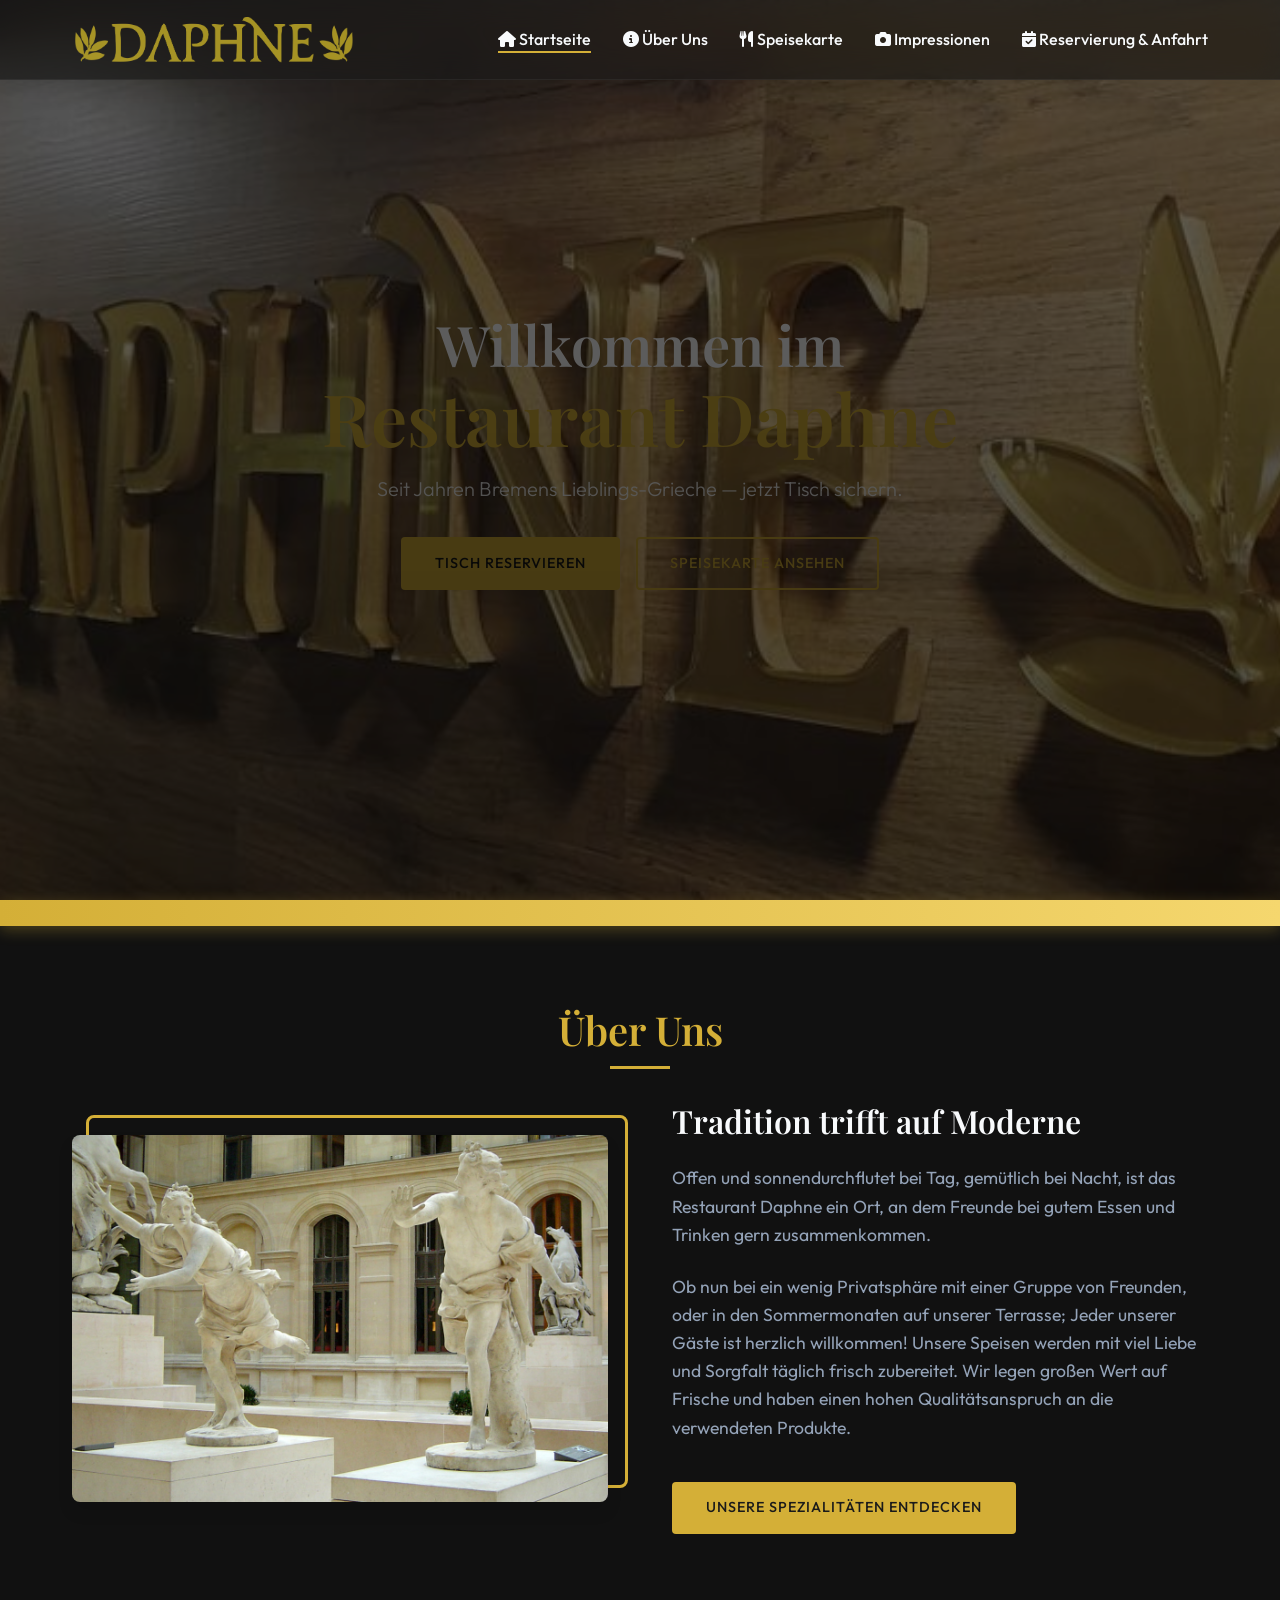
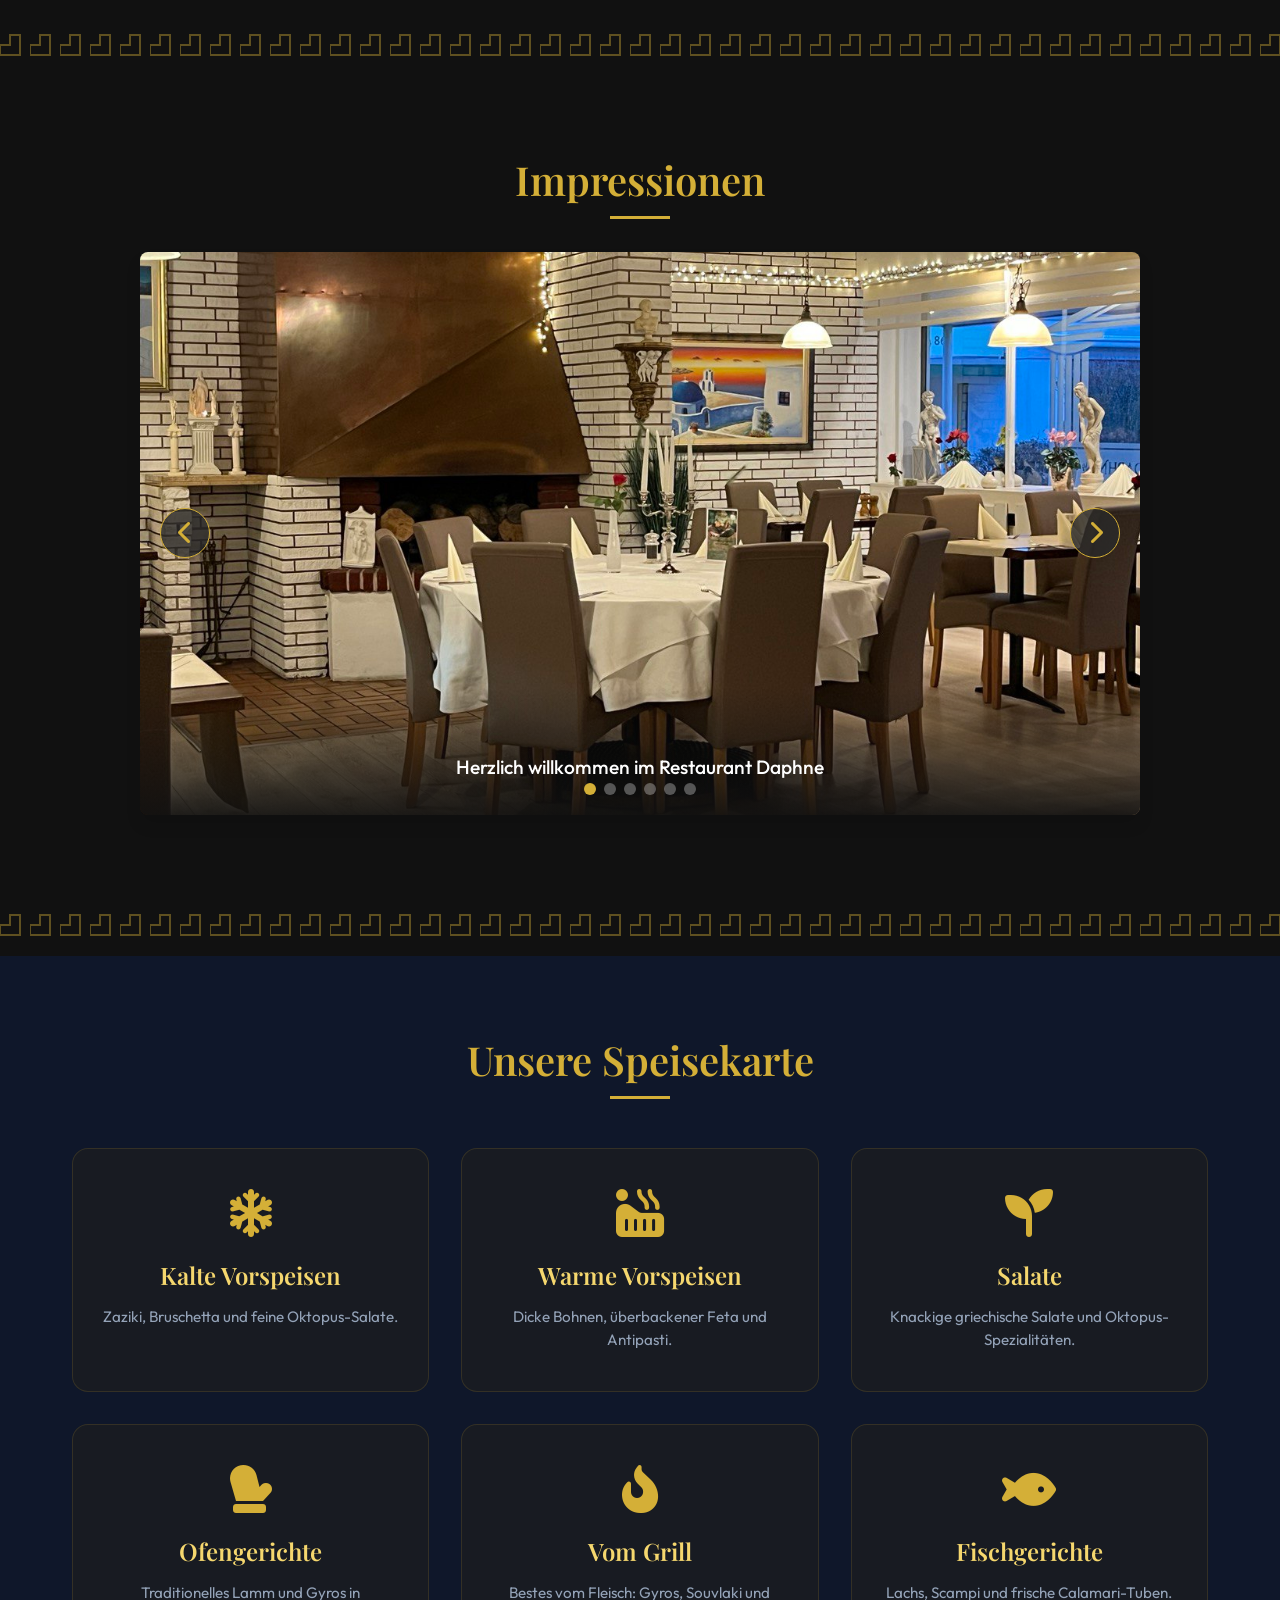
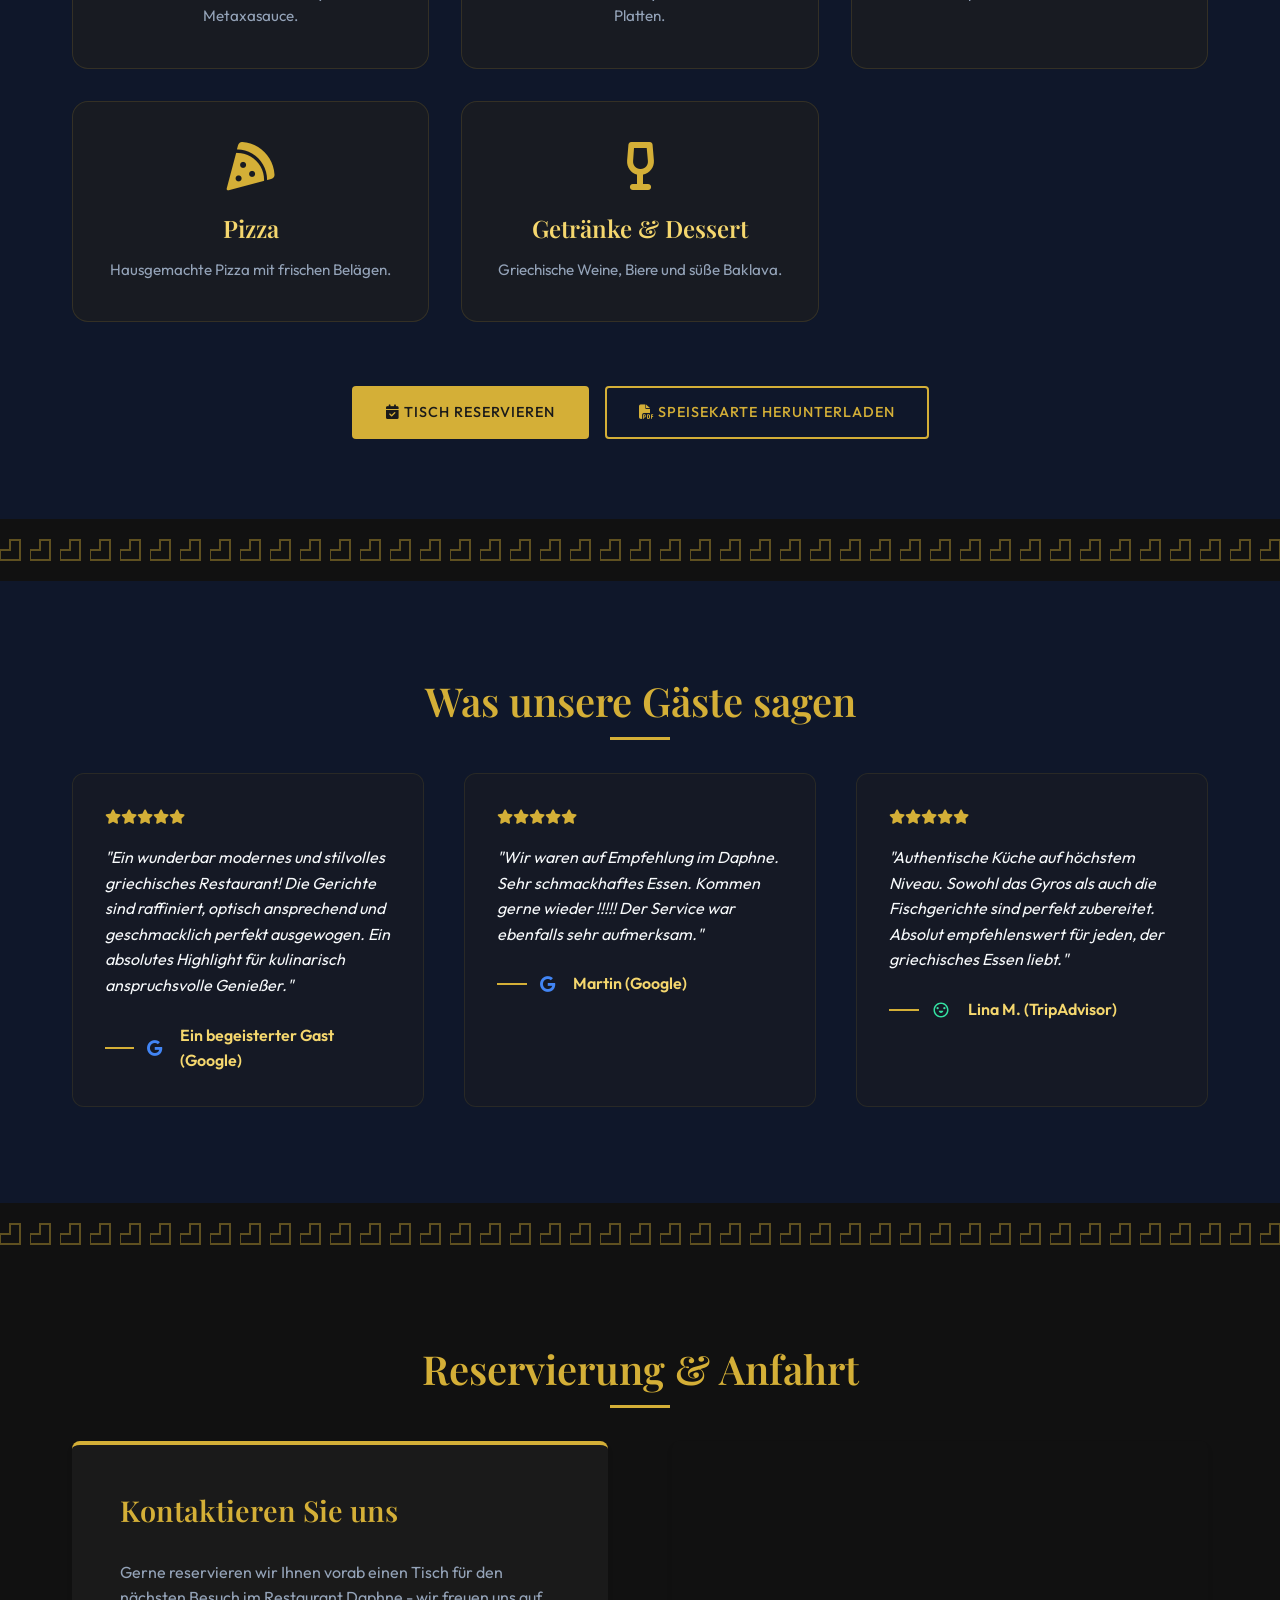
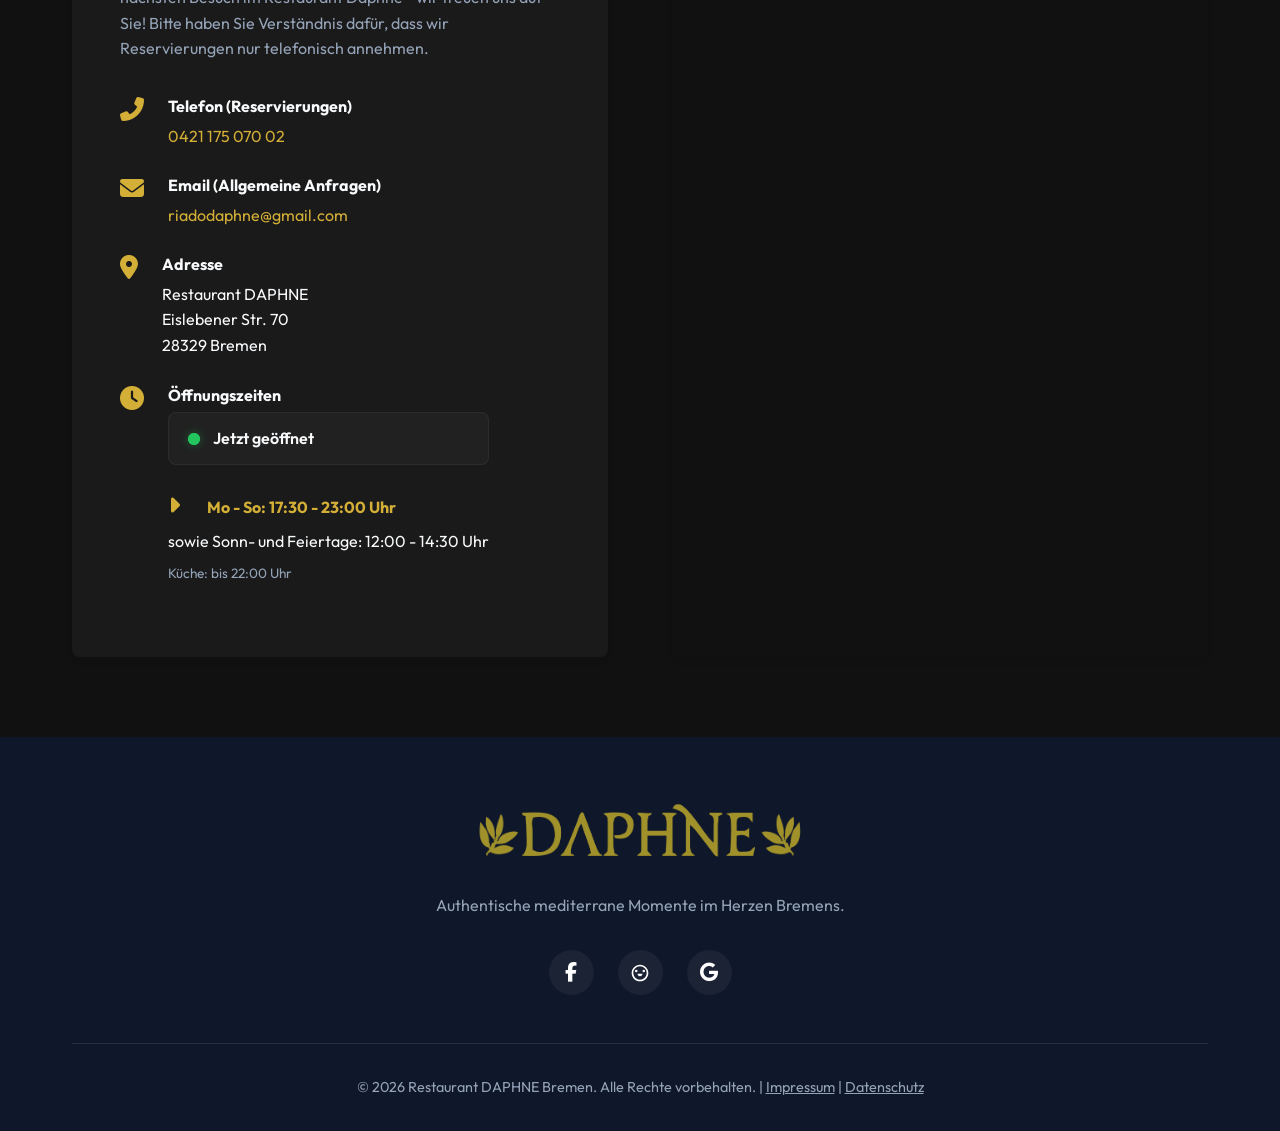
==== index.html @ 1f501cd0 "init" ====
<!DOCTYPE html>
<html lang="de">

<head>
    <meta charset="UTF-8">
    <meta name="viewport" content="width=device-width, initial-scale=1.0">
    <meta name="description"
        content="Restaurant DAPHNE in Bremen - Offen und sonnendurchflutet bei Tag, gemütlich bei Nacht. Authentische griechische und mediterrane Küche.">
    <meta name="keywords"
        content="Restaurant, Bremen, Griechisch, Mediterran, Daphne, Essen, Gyros, Souvlaki, Reservierung, Ouzo, Mezedes">
    <meta name="author" content="Restaurant Daphne">
    <!-- Open Graph Metadata -->
    <meta property="og:title" content="Restaurant DAPHNE | Mediterrane & Griechische Küche">
    <meta property="og:description"
        content="Authentische mediterrane Momente im Herzen Bremens. Gyros, Souvlaki, frische Mezedes.">
    <meta property="og:type" content="website">
    <meta property="og:url" content="https://restaurant-daphnebremen.de/">
    <meta property="og:image" content="https://restaurant-daphnebremen.de/assets/images/hero_bg.png">
    <!-- Google Fonts -->
    <link rel="preconnect" href="https://fonts.googleapis.com">
    <link rel="preconnect" href="https://fonts.gstatic.com" crossorigin>
    <link
        href="https://fonts.googleapis.com/css2?family=Outfit:wght@300;400;500;600;700&family=Playfair+Display:ital,wght@0,400;0,600;0,700;1,400&display=swap"
        rel="stylesheet">
    <!-- FontAwesome -->
    <link rel="stylesheet" href="https://cdnjs.cloudflare.com/ajax/libs/font-awesome/6.4.0/css/all.min.css">
    <!-- Styles -->
    <link rel="stylesheet" href="css/style.css">

    <title>Restaurant DAPHNE | Mediterrane & Griechische Küche in Bremen</title>
</head>

<body>

    <!-- Navigation -->
    <nav class="navbar" id="navbar">
        <div class="nav-container">
            <a href="#" class="logo">
                <img src="assets/images/daphne_logo_orig.png" alt="Restaurant Daphne Logo"
                    style="height:52px; width:auto;">
            </a>
            <div class="nav-toggle" id="nav-toggle">
                <i class="fas fa-bars"></i>
            </div>
            <ul class="nav-links" id="nav-links">
                <li><a href="#home" class="active"><i class="fas fa-house"></i> Startseite</a></li>
                <li><a href="#about"><i class="fas fa-info-circle"></i> Über Uns</a></li>
                <li><a href="#menu"><i class="fas fa-utensils"></i> Speisekarte</a></li>
                <li><a href="#gallery"><i class="fas fa-camera"></i> Impressionen</a></li>
                <li><a href="#contact"><i class="fas fa-calendar-check"></i> Reservierung &amp; Anfahrt</a></li>
            </ul>
        </div>
    </nav>

    <!-- Main Content will go here -->
    <main>
        <section id="home" class="hero">
            <div class="hero-slider" id="heroSlider">
                <div class="hero-slide active" style="background-image: url('assets/images/hero_bg_orig.jpg');"></div>
                <div class="hero-slide" style="background-image: url('assets/images/gallery_orig_1.jpg');"></div>
                <div class="hero-slide" style="background-image: url('assets/images/gallery_orig_3.jpeg');"></div>
            </div>
            <div class="hero-content">
                <h1 class="hero-title">Willkommen im<br><span>Restaurant Daphne</span></h1>
                <p class="hero-subtitle">Seit Jahren Bremens Lieblings-Grieche — jetzt Tisch sichern.</p>
                <div class="hero-buttons">
                    <a href="#contact" class="btn btn-primary">Tisch reservieren</a>
                    <a href="#menu" class="btn btn-secondary">Speisekarte ansehen</a>
                </div>
            </div>
            <div class="hero-overlay"></div>
        </section>

        <!-- Specials Banner -->
        <div class="specials-banner">
            <div class="container">
            </div>
        </div>


        <!-- About Section -->
        <section id="about" class="about-section fade-in-section">
            <div class="container">
                <h2>Über Uns</h2>
                <div class="about-grid">
                    <div class="about-image">
                        <img src="assets/images/about_daphne.jpg" alt="Restaurant Daphne - Gemütliche Atmosphäre"
                            loading="lazy">
                    </div>
                    <div class="about-content">
                        <h3>Tradition trifft auf Moderne</h3>
                        <p>Offen und sonnendurchflutet bei Tag, gemütlich bei Nacht, ist das Restaurant Daphne ein Ort,
                            an dem Freunde bei gutem Essen und Trinken gern zusammenkommen.</p>
                        <p>Ob nun bei ein wenig Privatsphäre mit einer Gruppe von Freunden, oder in den Sommermonaten
                            auf unserer Terrasse; Jeder unserer Gäste ist herzlich willkommen! Unsere Speisen werden mit
                            viel Liebe und Sorgfalt täglich frisch zubereitet. Wir legen großen Wert auf Frische und
                            haben einen hohen Qualitätsanspruch an die verwendeten Produkte.</p>
                        <a href="#menu" class="btn btn-primary" style="margin-top: 1rem;">Unsere Spezialitäten
                            entdecken</a>
                    </div>
                </div>
            </div>
        </section>

        <div class="greek-divider"></div>

        <!-- Gallery Section -->
        <section id="gallery" class="gallery-section">
            <div class="container fade-in-section">
                <h2>Impressionen</h2>
                <div class="slider-container">
                    <button class="slider-btn prev" id="sliderPrev" aria-label="Vorheriges Bild">
                        <i class="fas fa-chevron-left"></i>
                    </button>
                    <div class="slider" id="slider">
                        <div class="slide">
                            <img src="assets/images/gallery_orig_1.jpg" alt="Restaurant Daphne Impressionen"
                                loading="lazy">
                            <div class="slide-caption">Herzlich willkommen im Restaurant Daphne</div>
                        </div>
                        <div class="slide">
                            <img src="assets/images/gallery_orig_2.jpg" alt="Mediterrane Spezialitäten" loading="lazy">
                            <div class="slide-caption">Knuspriges Gyros mit Pommes</div>
                        </div>
                        <div class="slide">
                            <img src="assets/images/gallery_orig_3.jpeg" alt="Griechische Küche" loading="lazy">
                            <div class="slide-caption">Ein geselliger Abend im Daphne</div>
                        </div>
                        <div class="slide">
                            <img src="assets/images/gallery_orig_4.jpg" alt="Gemütliche Atmosphäre" loading="lazy">
                            <div class="slide-caption">Mediterrane Spezialitäten-Platten</div>
                        </div>
                        <div class="slide">
                            <img src="assets/images/gallery_orig_5.jpg" alt="Griechische Spezialitäten vom Grill"
                                loading="lazy">
                            <div class="slide-caption">Spezialitäten frisch vom Grill</div>
                        </div>
                        <div class="slide">
                            <img src="assets/images/gallery_orig_6.jpg" alt="Restaurant Daphne Bremen" loading="lazy">
                            <div class="slide-caption">Hausgemachte griechische Desserts</div>
                        </div>
                    </div>
                    <button class="slider-btn next" id="sliderNext" aria-label="Nächstes Bild">
                        <i class="fas fa-chevron-right"></i>
                    </button>
                    <!-- Slider Dots -->
                    <div class="slider-dots" id="sliderDots">
                        <span class="dot active" data-index="0"></span>
                        <span class="dot" data-index="1"></span>
                        <span class="dot" data-index="2"></span>
                        <span class="dot" data-index="3"></span>
                        <span class="dot" data-index="4"></span>
                        <span class="dot" data-index="5"></span>
                    </div>
                </div>
            </div>
        </section>

        <div class="greek-divider"></div>

        <!-- Menu Section -->
        <section id="menu" class="menu-section bg-light">
            <div class="container fade-in-section">
                <h2>Unsere Speisekarte</h2>

                <div class="menu-cards-grid">
                    <!-- Card 1: Vorspeisen Kalt -->
                    <div class="menu-cat-card" data-category="vorspeisen-kalt">
                        <i class="fas fa-snowflake cat-icon"></i>
                        <h3>Kalte Vorspeisen</h3>
                        <p>Zaziki, Bruschetta und feine Oktopus-Salate.</p>
                    </div>
                    <!-- Card 2: Vorspeisen Warm -->
                    <div class="menu-cat-card" data-category="vorspeisen-warm">
                        <i class="fas fa-hot-tub cat-icon"></i>
                        <h3>Warme Vorspeisen</h3>
                        <p>Dicke Bohnen, überbackener Feta und Antipasti.</p>
                    </div>
                    <!-- Card 3: Salate -->
                    <div class="menu-cat-card" data-category="salate">
                        <i class="fas fa-seedling cat-icon"></i>
                        <h3>Salate</h3>
                        <p>Knackige griechische Salate und Oktopus-Spezialitäten.</p>
                    </div>
                    <!-- Card 4: Ofengerichte -->
                    <div class="menu-cat-card" data-category="ofengerichte">
                        <i class="fas fa-mitten cat-icon"></i>
                        <h3>Ofengerichte</h3>
                        <p>Traditionelles Lamm und Gyros in Metaxasauce.</p>
                    </div>
                    <!-- Card 5: Grill -->
                    <div class="menu-cat-card" data-category="grill">
                        <i class="fas fa-fire-alt cat-icon"></i>
                        <h3>Vom Grill</h3>
                        <p>Bestes vom Fleisch: Gyros, Souvlaki und Platten.</p>
                    </div>
                    <!-- Card 6: Fisch -->
                    <div class="menu-cat-card" data-category="fisch">
                        <i class="fas fa-fish cat-icon"></i>
                        <h3>Fischgerichte</h3>
                        <p>Lachs, Scampi und frische Calamari-Tuben.</p>
                    </div>
                    <!-- Card 7: Pizza -->
                    <div class="menu-cat-card" data-category="pizza">
                        <i class="fas fa-pizza-slice cat-icon"></i>
                        <h3>Pizza</h3>
                        <p>Hausgemachte Pizza mit frischen Belägen.</p>
                    </div>
                    <!-- Card 8: Drinks & Desserts -->
                    <div class="menu-cat-card" data-category="getraenke">
                        <i class="fas fa-wine-glass-alt cat-icon"></i>
                        <h3>Getränke & Dessert</h3>
                        <p>Griechische Weine, Biere und süße Baklava.</p>
                    </div>
                </div>

                <div
                    style="text-align: center; margin-top: 3rem; display: flex; flex-wrap: wrap; justify-content: center; gap: 1rem;">
                    <a href="#contact" class="btn btn-primary"><i class="fas fa-calendar-check"></i> Tisch
                        reservieren</a>
                    <a href="assets/menu.pdf" download="Speisekarte_Daphne.pdf" class="btn btn-secondary"
                        style="color: var(--clr-gold); border-color: var(--clr-gold);">
                        <i class="fas fa-file-pdf"></i> Speisekarte herunterladen
                    </a>
                </div>
            </div>
        </section>

        <div class="greek-divider"></div>

        <!-- Testimonials/Reviews Section -->
        <section id="reviews" class="reviews-section">
            <div class="container fade-in-section">
                <h2>Was unsere Gäste sagen</h2>
                <div class="reviews-grid">
                    <div class="review-card">
                        <div class="review-stars">
                            <i class="fas fa-star"></i><i class="fas fa-star"></i><i class="fas fa-star"></i><i
                                class="fas fa-star"></i><i class="fas fa-star"></i>
                        </div>
                        <p class="review-text">"Ein wunderbar modernes und stilvolles griechisches Restaurant! Die
                            Gerichte sind raffiniert, optisch ansprechend und geschmacklich perfekt ausgewogen. Ein
                            absolutes Highlight für kulinarisch anspruchsvolle Genießer."</p>
                        <div class="review-author"><i class="fa-brands fa-google" style="color: #4285F4; margin-right: 5px;"></i> Ein begeisterter Gast (Google)</div>
                    </div>
                    <div class="review-card">
                        <div class="review-stars">
                            <i class="fas fa-star"></i><i class="fas fa-star"></i><i class="fas fa-star"></i><i
                                class="fas fa-star"></i><i class="fas fa-star"></i>
                        </div>
                        <p class="review-text">"Wir waren auf Empfehlung im Daphne. Sehr schmackhaftes Essen. Kommen
                            gerne wieder !!!!! Der Service war ebenfalls sehr aufmerksam."</p>
                        <div class="review-author"><i class="fa-brands fa-google" style="color: #4285F4; margin-right: 5px;"></i> Martin (Google)</div>
                    </div>
                    <div class="review-card">
                        <div class="review-stars">
                            <i class="fas fa-star"></i><i class="fas fa-star"></i><i class="fas fa-star"></i><i
                                class="fas fa-star"></i><i class="fas fa-star"></i>
                        </div>
                        <p class="review-text">"Authentische Küche auf höchstem Niveau. Sowohl das Gyros als auch die
                            Fischgerichte sind perfekt zubereitet. Absolut empfehlenswert für jeden, der griechisches
                            Essen liebt."</p>
                        <div class="review-author"><i class="fa-brands fa-tripadvisor" style="color: #34E0A1; margin-right: 5px; display: none;"></i><svg viewBox="0 0 24 24" style="width: 18px; height: 18px; fill: #34E0A1; margin-right: 5px; vertical-align: middle;" xmlns="http://www.w3.org/2000/svg"><path d="M12 2C6.477 2 2 6.477 2 12s4.477 10 10 10 10-4.477 10-10S17.523 2 12 2zm0 18c-4.411 0-8-3.589-8-8s3.589-8 8-8 8 3.589 8 8-3.589 8-8 8zm-4.5-9a1.5 1.5 0 100-3 1.5 1.5 0 000 3zm9 0a1.5 1.5 0 100-3 1.5 1.5 0 000 3zm-4.5 5c-1.657 0-3-1.343-3-3h6c0 1.657-1.343 3-3 3z"/></svg> Lina M. (TripAdvisor)</div>
                    </div>
                </div>
            </div>
        </section>

        <div class="greek-divider"></div>

        <!-- Contact Section -->
        <section id="contact" class="contact-section">
            <div class="container fade-in-section">
                <h2>Reservierung & Anfahrt</h2>
                <div class="contact-grid">
                    <div class="contact-info">
                        <h3>Kontaktieren Sie uns</h3>
                        <p style="margin-bottom: 2rem; color: var(--clr-text-light);">Gerne reservieren wir Ihnen vorab
                            einen Tisch für den nächsten Besuch im Restaurant Daphne - wir freuen uns auf Sie! Bitte
                            haben Sie Verständnis dafür, dass wir Reservierungen nur telefonisch annehmen.</p>

                        <div class="info-item">
                            <i class="fas fa-phone-alt"></i>
                            <div class="info-text">
                                <strong>Telefon (Reservierungen)</strong>
                                <p><a href="tel:+4942117507002">0421 175 070 02</a></p>
                            </div>
                        </div>

                        <div class="info-item">
                            <i class="fas fa-envelope"></i>
                            <div class="info-text">
                                <strong>Email (Allgemeine Anfragen)</strong>
                                <p><a href="mailto:riadodaphne@gmail.com">riadodaphne@gmail.com</a>
                                </p>
                            </div>
                        </div>

                        <div class="info-item">
                            <i class="fas fa-map-marker-alt"></i>
                            <div class="info-text">
                                <strong>Adresse</strong>
                                <p>Restaurant DAPHNE<br>Eislebener Str. 70<br>28329 Bremen</p>
                            </div>
                        </div>

                        <div class="info-item">
                            <i class="fas fa-clock"></i>
                            <div class="info-text">
                                <strong>Öffnungszeiten</strong>
                                <div id="opening-status" class="opening-status">
                                    <span class="status-dot"></span>
                                    <span class="status-text">Wird geladen...</span>
                                </div>
                                <div class="opening-hours-list" id="opening-hours-list">
                                    <p data-day="1">Mo - So: 17:30 - 23:00 Uhr</p>
                                    <p data-day="2" style="display:none;"></p> <!-- Spacer for JS logic -->
                                    <p data-day="3" style="display:none;"></p>
                                    <p data-day="4" style="display:none;"></p>
                                    <p data-day="5" style="display:none;"></p>
                                    <p data-day="6" style="display:none;"></p>
                                    <p data-day="0">sowie Sonn- und Feiertage: 12:00 - 14:30 Uhr</p>
                                </div>
                                <p style="margin-top: 0.5rem; font-size: 0.85rem; color: var(--clr-text-light);">Küche:
                                    bis 22:00 Uhr</p>
                            </div>
                        </div>
                    </div>

                    <div class="map-container">
                        <iframe
                            src="https://www.google.com/maps/embed?pb=!1m18!1m12!1m3!1d2398.2492193563456!2d8.895123915830206!3d53.07897007992764!2m3!1f0!2f0!3f0!3m2!1i1024!2i768!4f13.1!3m3!1m2!1s0x47b127ba4ba2d28f%3A0x64e320f666f5f9a6!2sRestaurant%20Daphne!5e0!3m2!1sde!2sde!4v1680000000000!5m2!1sde!2sde"
                            allowfullscreen="" loading="lazy" referrerpolicy="no-referrer-when-downgrade"></iframe>
                    </div>
                </div>
            </div>
        </section>

    </main>

    <!-- Menu Modal Overlay -->
    <div class="menu-modal" id="menuModal">
        <div class="menu-modal-content">
            <span class="close-modal" id="closeModal">&times;</span>
            <h2 id="modalTitle" style="color: var(--clr-gold); margin-bottom: 2rem;">Kategorie</h2>
            <div class="menu-grid" id="modalMenuGrid">
                <!-- Dynamically populated menu items go here -->
            </div>
        </div>
    </div>

    <!-- Footer -->
    <footer class="footer">
        <div class="container">
            <div class="footer-content">
                <div class="footer-logo">
                    <img src="assets/images/daphne_logo_orig.png" alt="Restaurant Daphne Logo"
                        style="height:60px; width:auto; filter: brightness(0) saturate(100%) invert(74%) sepia(58%) saturate(543%) hue-rotate(6deg) brightness(101%);">
                </div>
                <p>Authentische mediterrane Momente im Herzen Bremens.</p>
                <div class="social-links">
                    <a href="https://www.facebook.com/p/Restaurant-Daphne-100063892156850/" target="_blank"
                        rel="noopener noreferrer" class="social-link" aria-label="Facebook"><i
                            class="fa-brands fa-facebook-f"></i></a>
                    <a href="https://www.tripadvisor.de/Restaurant_Review-g187325-d11717537-Reviews-Daphne-Bremen.html"
                        target="_blank" rel="noopener noreferrer" class="social-link" aria-label="TripAdvisor"><svg viewBox="0 0 24 24" style="width: 20px; height: 20px; fill: currentColor;" xmlns="http://www.w3.org/2000/svg"><path d="M12 2C6.477 2 2 6.477 2 12s4.477 10 10 10 10-4.477 10-10S17.523 2 12 2zm0 18c-4.411 0-8-3.589-8-8s3.589-8 8-8 8 3.589 8 8-3.589 8-8 8zm-4.5-9a1.5 1.5 0 100-3 1.5 1.5 0 000 3zm9 0a1.5 1.5 0 100-3 1.5 1.5 0 000 3zm-4.5 5c-1.657 0-3-1.343-3-3h6c0 1.657-1.343 3-3 3z"/></svg></a>
                    <a href="https://www.google.com/search?q=Restaurant+Daphne+Bremen+Rezensionen" target="_blank"
                        rel="noopener noreferrer" class="social-link" aria-label="Google Reviews"><i
                            class="fa-brands fa-google"></i></a>
                </div>
            </div>
            <div class="footer-bottom">
                <p>&copy; 2026 Restaurant DAPHNE Bremen. Alle Rechte vorbehalten. | <a href="impressum.html"
                        style="text-decoration: underline;">Impressum</a> | <a href="datenschutz.html"
                        style="text-decoration: underline;">Datenschutz</a></p>
            </div>
        </div>
    </footer>

    <!-- Scroll to Top Button -->
    <button id="scrollToTopBtn" aria-label="Zurück nach oben" title="Zurück nach oben">
        <i class="fas fa-arrow-up"></i>
    </button>

    <!-- Sticky Reservation Bar -->
    <div id="reservationBar" class="reservation-bar">
        <a href="tel:+4942117507002">
            <i class="fas fa-phone-alt"></i> Reservieren: 0421 175 070 02
        </a>
    </div>

    <!-- Mobile Bottom Navigation Bar -->
    <nav class="mobile-bottom-nav" id="mobileBottomNav" aria-label="Mobile Navigation">
        <a href="#home" class="mobile-nav-item active" data-section="home">
            <i class="fas fa-house"></i>
            <span>Start</span>
        </a>
        <a href="#about" class="mobile-nav-item" data-section="about">
            <i class="fas fa-info-circle"></i>
            <span>Über Uns</span>
        </a>
        <a href="#menu" class="mobile-nav-item" data-section="menu">
            <i class="fas fa-utensils"></i>
            <span>Speisekarte</span>
        </a>
        <a href="#gallery" class="mobile-nav-item" data-section="gallery">
            <i class="fas fa-camera"></i>
            <span>Galerie</span>
        </a>
        <a href="#contact" class="mobile-nav-item" data-section="contact">
            <i class="fas fa-calendar-check"></i>
            <span>Reservierung</span>
        </a>
    </nav>

    <!-- Scripts -->
    <script src="js/script.js"></script>
</body>

</html>
---- css/style.css ----
/* CSS Variables for theming (Premium Greek Aesthetics) */
:root {
    /* Colors */
    --clr-azure: #004b87;
    /* Deep Greek Sea Blue */
    --clr-azure-light: #0066b8;
    --clr-gold: #D4AF37;
    /* Premium Gold for accents */
    --clr-gold-light: #f5d76e;
    --clr-white: #ffffff;
    --clr-bg-inner: #111111;
    /* Dark background for container boxes */
    --clr-text-main: #f8fafc;
    /* Light text for dark theme */
    --clr-text-light: #94a3b8;
    /* Lighter grey for dark theme */
    --clr-bg-dark: #0f172a;
    /* Main section background */

    /* Typography */
    --font-heading: 'Playfair Display', serif;
    --font-body: 'Outfit', sans-serif;

    /* Layout */
    --max-width: 1200px;
    --header-height: 80px;

    /* Shadows */
    --shadow-sm: 0 2px 4px rgba(0, 0, 0, 0.05);
    --shadow-md: 0 4px 6px rgba(0, 0, 0, 0.07);
    --shadow-lg: 0 10px 15px rgba(0, 0, 0, 0.1);

    /* Transitions */
    --transition-fast: 0.2s ease;
    --transition-norm: 0.3s ease;
    --transition-slow: 0.5s ease;
}

/* Rest */
* {
    margin: 0;
    padding: 0;
    box-sizing: border-box;
}

html {
    scroll-behavior: smooth;
    font-size: 16px;
}

body {
    font-family: var(--font-body);
    color: var(--clr-text-main);
    background-color: var(--clr-bg-inner);
    line-height: 1.6;
    overflow-x: hidden;
}

h1,
h2,
h3,
h4,
h5,
h6 {
    font-family: var(--font-heading);
    font-weight: 600;
    line-height: 1.2;
}

a {
    text-decoration: none;
    color: inherit;
    transition: color var(--transition-fast);
}

ul {
    list-style: none;
}

img {
    max-width: 100%;
    height: auto;
    display: block;
}

/* Utilities */
.container {
    max-width: var(--max-width);
    margin: 0 auto;
    padding: 0 2rem;
}

.bg-light {
    background-color: #1a1a1a;
    /* slightly lighter dark bg */
}

/* Buttons */
.btn {
    display: inline-block;
    padding: 0.8rem 2rem;
    font-weight: 500;
    border-radius: 4px;
    text-transform: uppercase;
    letter-spacing: 1px;
    font-size: 0.9rem;
    transition: all var(--transition-norm);
    cursor: pointer;
    border: 2px solid transparent;
}

.btn-primary {
    background-color: var(--clr-gold);
    color: #1a1a1a;
    /* Dark text on gold button */
}

.btn-primary:hover {
    background-color: var(--clr-gold-light);
    transform: translateY(-2px);
    box-shadow: var(--shadow-md);
}

.btn-secondary {
    background-color: transparent;
    color: var(--clr-gold);
    border-color: var(--clr-gold);
}

.btn-secondary:hover {
    background-color: var(--clr-gold);
    color: #1a1a1a;
    transform: translateY(-2px);
}

/* --- Modules / Components --- */

/* Navbar */
.navbar {
    position: fixed;
    top: 0;
    left: 0;
    width: 100%;
    height: var(--header-height);
    background-color: rgba(26, 26, 26, 0.7);
    /* Modern Glassmorphism */
    backdrop-filter: blur(15px) saturate(180%);
    -webkit-backdrop-filter: blur(15px) saturate(180%);
    border-bottom: 1px solid rgba(255, 255, 255, 0.05);
    z-index: 1000;
    box-shadow: 0 4px 30px rgba(0, 0, 0, 0.1);
    transition: all 0.4s cubic-bezier(0.4, 0, 0.2, 1);
}

.navbar.scrolled {
    height: 70px;
    box-shadow: var(--shadow-md);
}

.nav-container {
    display: flex;
    justify-content: space-between;
    align-items: center;
    max-width: var(--max-width);
    margin: 0 auto;
    padding: 0 2rem;
    height: 100%;
}

.logo {
    display: flex;
    align-items: center;
}

/* Tint the logo image to match the gold accent colour (#D4AF37) */
.logo img {
    filter: brightness(0) saturate(100%) invert(74%) sepia(58%) saturate(543%) hue-rotate(6deg) brightness(101%);
    transition: filter var(--transition-fast);
}

.logo img:hover {
    filter: brightness(0) saturate(100%) invert(90%) sepia(50%) saturate(600%) hue-rotate(6deg) brightness(110%);
}


.logo-text {
    font-family: var(--font-heading);
    font-size: 1.8rem;
    font-weight: 700;
    color: var(--clr-gold);
    letter-spacing: 2px;
}

.nav-links {
    display: flex;
    gap: 2rem;
}

.nav-links a {
    font-weight: 500;
    font-size: 1rem;
    color: var(--clr-text-main);
    position: relative;
}

.nav-links a::after {
    content: '';
    position: absolute;
    bottom: -4px;
    left: 0;
    width: 0;
    height: 2px;
    background-color: var(--clr-gold);
    transition: width var(--transition-norm);
}

.nav-links a:hover::after,
.nav-links a.active::after {
    width: 100%;
}

.nav-toggle {
    display: none;
    font-size: 1.5rem;
    color: var(--clr-gold);
    cursor: pointer;
}

/* Hero Section with Slider */
.hero {
    height: 100vh;
    display: flex;
    align-items: center;
    justify-content: center;
    position: relative;
    color: var(--clr-white);
    text-align: center;
    overflow: hidden;
}

.hero-slider {
    position: absolute;
    top: 0;
    left: 0;
    width: 100%;
    height: 100%;
    z-index: 1;
}

.hero-slide {
    position: absolute;
    top: 0;
    left: 0;
    width: 100%;
    height: 100%;
    background-size: cover;
    background-position: center;
    opacity: 0;
    transition: opacity 1.5s ease-in-out;
    transform: scale(1.1); /* Pre-scale for zoom effect */
}

.hero-slide.active {
    opacity: 1;
    z-index: 2;
    animation: kenBurns 8s linear forwards;
}

@keyframes kenBurns {
    0% { transform: scale(1.1); }
    100% { transform: scale(1); }
}

.hero-overlay {
    position: absolute;
    top: 0;
    left: 0;
    width: 100%;
    height: 100%;
    background: linear-gradient(rgba(0,0,0,0.6), rgba(0,0,0,0.7));
    z-index: 3;
}

.hero-content {
    position: relative;
    z-index: 2;
    color: var(--clr-white);
    max-width: 800px;
    padding: 0 2rem;
    animation: fadeInDown 1s ease-out forwards;
}

.hero-title {
    font-size: 3.5rem;
    margin-bottom: 1rem;
}

.hero-title span {
    color: var(--clr-gold);
    font-size: 4.5rem;
    line-height: 1.1;
}

.hero-subtitle {
    font-size: 1.25rem;
    font-weight: 300;
    margin-bottom: 2rem;
    opacity: 0.9;
}

.hero-buttons {
    display: flex;
    gap: 1rem;
    justify-content: center;
}

/* Basic Sections Setup */
section {
    padding: 5rem 0;
}

section h2 {
    font-size: 2.5rem;
    color: var(--clr-gold);
    margin-bottom: 3rem;
    text-align: center;
    position: relative;
}

section h2::after {
    content: '';
    position: absolute;
    bottom: -15px;
    left: 50%;
    transform: translateX(-50%);
    width: 60px;
    height: 3px;
    background-color: var(--clr-gold);
}

/* Greek Divider Patterns */
.greek-divider {
    width: 100%;
    height: 30px;
    background-image: url("data:image/svg+xml,%3Csvg xmlns='http://www.w3.org/2000/svg' width='30' height='30' viewBox='0 0 30 30'%3E%3Cpath d='M5 15h5v-10h10v20h-20v-10h5z' fill='none' stroke='%23D4AF37' stroke-width='2'/%3E%3C/svg%3E");
    background-repeat: repeat-x;
    background-position: left center;
    background-size: 30px 30px;
    opacity: 0.4;
    margin: 1rem 0;
}

/* Specials Banner */
.specials-banner {
    background: linear-gradient(90deg, var(--clr-gold), var(--clr-gold-light));
    color: #1a1a1a;
    padding: 0.8rem 0;
    text-align: center;
    font-weight: 600;
    font-size: 1.1rem;
    position: relative;
    z-index: 10;
    box-shadow: 0 4px 15px rgba(212, 175, 55, 0.3);
}

.specials-banner i {
    margin-right: 0.8rem;
    animation: pulse 2s infinite;
}

@keyframes pulse {
    0% { transform: scale(1); }
    50% { transform: scale(1.2); }
    100% { transform: scale(1); }
}

/* About Section */
.about-grid {
    display: grid;
    grid-template-columns: 1fr 1fr;
    gap: 4rem;
    align-items: center;
}

.about-content h3 {
    font-size: 2rem;
    color: var(--clr-text-main);
    margin-bottom: 1.5rem;
}

.about-content p {
    margin-bottom: 1.5rem;
    font-size: 1.1rem;
    color: var(--clr-text-light);
}

.about-image {
    position: relative;
}

.about-image img {
    border-radius: 8px;
    box-shadow: var(--shadow-lg);
    transition: transform var(--transition-slow);
}

.about-image:hover img {
    transform: scale(1.02);
}

.about-image::before {
    content: '';
    position: absolute;
    top: -20px;
    right: -20px;
    width: 100%;
    height: 100%;
    border: 3px solid var(--clr-gold);
    border-radius: 8px;
    z-index: -1;
}

/* Menu Section */
.menu-section {
    background-color: var(--clr-bg-dark);
    /* darker section bg */
}

.menu-cards-grid {
    display: grid;
    grid-template-columns: repeat(auto-fit, minmax(280px, 1fr));
    gap: 2rem;
    padding: 1rem 0;
}

.menu-cat-card {
    background: rgba(30, 30, 30, 0.6);
    border: 1px solid rgba(212, 175, 55, 0.15);
    border-radius: 16px;
    padding: 2.5rem 1.5rem;
    text-align: center;
    transition: all 0.4s cubic-bezier(0.175, 0.885, 0.32, 1.275);
    cursor: pointer;
    backdrop-filter: blur(5px);
}

.menu-cat-card:hover {
    transform: translateY(-12px) scale(1.02);
    box-shadow: 0 20px 40px rgba(0, 0, 0, 0.3);
    border-color: var(--clr-gold);
    background: rgba(42, 42, 42, 0.9);
}

.cat-icon {
    font-size: 3rem;
    color: var(--clr-gold);
    margin-bottom: 1.5rem;
}

.menu-cat-card h3 {
    font-size: 1.5rem;
    color: var(--clr-gold-light);
    margin-bottom: 1rem;
}

.menu-cat-card p {
    color: var(--clr-text-light);
    font-size: 0.95rem;
    line-height: 1.5;
}

/* Menu Modal Styles */
.menu-modal {
    display: none;
    /* Hidden by default */
    position: fixed;
    z-index: 2000;
    left: 0;
    top: 0;
    width: 100%;
    height: 100%;
    background-color: rgba(15, 23, 42, 0.85);
    /* Dark overlay */
    backdrop-filter: blur(5px);
    overflow-y: auto;
    opacity: 0;
    transition: opacity var(--transition-norm);
}

.menu-modal.show {
    display: block;
    opacity: 1;
}

.menu-modal-content {
    background-color: rgba(26, 26, 26, 0.9);
    margin: 5% auto;
    padding: 3.5rem 2.5rem;
    border: 1px solid rgba(212, 175, 55, 0.3);
    border-radius: 20px;
    width: 90%;
    max-width: 850px;
    box-shadow: 0 25px 50px -12px rgba(0, 0, 0, 0.5);
    position: relative;
    transform: translateY(-40px);
    transition: transform 0.6s cubic-bezier(0.34, 1.56, 0.64, 1);
    backdrop-filter: blur(20px);
    -webkit-backdrop-filter: blur(20px);
}

.menu-modal.show .menu-modal-content {
    transform: translateY(0);
}

.close-modal {
    color: var(--clr-text-light);
    position: absolute;
    top: 20px;
    right: 30px;
    font-size: 2.5rem;
    font-weight: bold;
    cursor: pointer;
    transition: color var(--transition-fast);
}

.close-modal:hover,
.close-modal:focus {
    color: var(--clr-gold-light);
    text-decoration: none;
}

/* Modal Internal Menu Grid styles reused from previous */
#modalMenuGrid {
    padding-top: 1rem;
}

.menu-grid {
    display: grid;
    grid-template-columns: repeat(auto-fit, minmax(300px, 1fr));
    gap: 2rem;
}

.menu-item {
    background: rgba(45, 45, 45, 0.3);
    padding: 1.5rem;
    border-radius: 12px;
    border: 1px solid rgba(255, 255, 255, 0.03);
    border-left: 4px solid var(--clr-gold);
    transition: all 0.3s cubic-bezier(0.4, 0, 0.2, 1);
}

.menu-item:hover {
    background: rgba(55, 55, 55, 0.5);
    transform: translateX(8px);
    box-shadow: 15px 15px 35px rgba(0, 0, 0, 0.2);
}

.menu-item-header {
    display: flex;
    justify-content: space-between;
    align-items: baseline;
    margin-bottom: 0.5rem;
}

.menu-item-title {
    font-weight: 600;
    font-size: 1.2rem;
    color: var(--clr-gold);
}

.menu-item-price {
    font-weight: 700;
    color: var(--clr-text-main);
    font-size: 1.1rem;
}

.menu-item-desc {
    color: var(--clr-text-light);
    font-size: 0.95rem;
    line-height: 1.4;
}

/* Gallery / Slider Section */
.gallery-section {
    position: relative;
    overflow: hidden;
}

.slider-container {
    position: relative;
    max-width: 1000px;
    margin: 0 auto;
    border-radius: 8px;
    overflow: hidden;
    box-shadow: var(--shadow-lg);
    aspect-ratio: 16/9;
    background: #111;
}

.slider {
    display: flex;
    transition: transform 0.5s ease-in-out;
    height: 100%;
}

.slide {
    position: relative;
    min-width: 100%;
    height: 100%;
}

.slide img {
    width: 100%;
    height: 100%;
    object-fit: cover;
}

.slide-caption {
    position: absolute;
    bottom: 0;
    left: 0;
    width: 100%;
    padding: 4rem 2rem 2rem;
    background: linear-gradient(transparent, rgba(17, 17, 17, 0.9));
    color: var(--clr-white);
    font-size: 1.2rem;
    font-weight: 500;
    text-align: center;
    transform: translateY(20px);
    opacity: 0;
    transition: all 0.5s ease 0.3s;
}

.slide.active-slide .slide-caption {
    transform: translateY(0);
    opacity: 1;
}

.slider-dots {
    position: absolute;
    bottom: 20px;
    left: 0;
    width: 100%;
    display: flex;
    justify-content: center;
    gap: 0.5rem;
    z-index: 10;
}

.dot {
    width: 12px;
    height: 12px;
    border-radius: 50%;
    background: rgba(255, 255, 255, 0.3);
    cursor: pointer;
    transition: background var(--transition-fast);
}

.dot.active {
    background: var(--clr-gold);
}

.slider-btn {
    position: absolute;
    top: 50%;
    transform: translateY(-50%);
    background: rgba(42, 42, 42, 0.8);
    color: var(--clr-gold);
    border: 1px solid var(--clr-gold);
    width: 50px;
    height: 50px;
    border-radius: 50%;
    font-size: 1.5rem;
    cursor: pointer;
    z-index: 10;
    transition: all var(--transition-fast);
}

.slider-btn:hover {
    background: var(--clr-gold);
    color: #1a1a1a;
}

.slider-btn.prev {
    left: 20px;
}

.slider-btn.next {
    right: 20px;
}

/* Reviews Section */
.reviews-section {
    background-color: var(--clr-bg-dark);
    padding: 6rem 0;
}

.reviews-grid {
    display: grid;
    grid-template-columns: repeat(auto-fit, minmax(300px, 1fr));
    gap: 2.5rem;
}

.review-card {
    background: rgba(30, 30, 30, 0.4);
    border: 1px solid rgba(212, 175, 55, 0.1);
    border-radius: 12px;
    padding: 2rem;
    position: relative;
    transition: transform var(--transition-norm);
}

.review-card:hover {
    transform: translateY(-10px);
    border-color: var(--clr-gold);
}

.review-stars {
    color: var(--clr-gold);
    margin-bottom: 1rem;
    font-size: 0.9rem;
}

.review-text {
    font-style: italic;
    color: var(--clr-text-main);
    margin-bottom: 1.5rem;
    line-height: 1.6;
}

.review-author {
    font-weight: 600;
    color: var(--clr-gold-light);
    display: flex;
    align-items: center;
    gap: 0.8rem;
}

.review-author::before {
    content: '';
    width: 30px;
    height: 2px;
    background-color: var(--clr-gold);
}

/* Sticky Reservation Bar */
.reservation-bar {
    position: fixed;
    bottom: 0;
    left: 0;
    width: 100%;
    background: linear-gradient(90deg, var(--clr-gold), var(--clr-gold-light));
    color: #1a1a1a;
    text-align: center;
    padding: 0.75rem 0;
    font-weight: 700;
    font-size: 1.1rem;
    z-index: 1050; /* Below mobile nav (1100) */
    box-shadow: 0 -4px 15px rgba(0, 0, 0, 0.2);
    transform: translateY(100%);
    transition: transform 0.4s cubic-bezier(0.4, 0, 0.2, 1);
    display: none; /* Only on mobile/scroll */
}

.reservation-bar.visible {
    transform: translateY(0);
}

.reservation-bar a {
    color: inherit;
    display: flex;
    align-items: center;
    justify-content: center;
    gap: 0.8rem;
}

.reservation-bar i {
    font-size: 1.2rem;
}

@media (max-width: 768px) {
    .reservation-bar {
        display: block;
        bottom: 64px; /* Above mobile bottom nav */
    }
}

.opening-hours-highlight {
    color: var(--clr-gold) !important;
    font-weight: 700;
}

/* Smart Opening Status Indicator */
.opening-status {
    display: flex;
    align-items: center;
    gap: 0.8rem;
    margin-bottom: 1.5rem;
    background: rgba(45, 45, 45, 0.4);
    padding: 0.8rem 1.2rem;
    border-radius: 8px;
    border: 1px solid rgba(255, 255, 255, 0.05);
}

.status-dot {
    width: 12px;
    height: 12px;
    border-radius: 50%;
    position: relative;
    display: inline-block;
}

.status-dot.open {
    background-color: #22c55e;
    box-shadow: 0 0 10px rgba(34, 197, 94, 0.4);
}

.status-dot.closed {
    background-color: #ef4444;
    box-shadow: 0 0 10px rgba(239, 68, 68, 0.4);
}

.status-dot.open::after {
    content: '';
    position: absolute;
    width: 100%;
    height: 100%;
    background-color: inherit;
    border-radius: 50%;
    animation: pulse-green 2s infinite;
}

@keyframes pulse-green {
    0% { transform: scale(1); opacity: 0.8; }
    100% { transform: scale(2.5); opacity: 0; }
}

.status-text {
    font-weight: 600;
    font-size: 1rem;
    color: var(--clr-text-main);
}

/* Contact layout tweaks for day highlighting */
.opening-hours-list {
    display: flex;
    flex-direction: column;
    gap: 0.5rem;
}

/* Hero Section */
.contact-grid {
    display: grid;
    grid-template-columns: 1fr 1fr;
    gap: 4rem;
    align-items: start;
}

.contact-info {
    background: #1a1a1a;
    padding: 3rem;
    border-radius: 8px;
    box-shadow: var(--shadow-md);
    border-top: 4px solid var(--clr-gold);
}

.contact-info h3 {
    font-size: 1.8rem;
    margin-bottom: 2rem;
    color: var(--clr-gold);
}

.info-item {
    display: flex;
    align-items: flex-start;
    margin-bottom: 1.5rem;
}

.info-item i {
    color: var(--clr-gold);
    font-size: 1.5rem;
    margin-right: 1.5rem;
    margin-top: 0.2rem;
}

.info-text strong {
    display: block;
    color: var(--clr-text-main);
    margin-bottom: 0.25rem;
}

.info-text p {
    color: var(--clr-text-main);
}

.info-text p a {
    color: var(--clr-gold);
}

.map-container {
    width: 100%;
    height: 100%;
    min-height: 400px;
    border-radius: 8px;
    overflow: hidden;
    box-shadow: var(--shadow-md);
}

.map-container iframe {
    width: 100%;
    height: 100%;
    border: 0;
}

/* Footer layout */
.footer {
    background-color: var(--clr-bg-dark);
    color: var(--clr-text-light);
    padding: 4rem 0 2rem;
}

.footer-content {
    display: flex;
    flex-direction: column;
    align-items: center;
    text-align: center;
    gap: 2rem;
    margin-bottom: 3rem;
}

.footer-logo {
    font-family: var(--font-heading);
    color: var(--clr-gold);
    font-size: 2.5rem;
    letter-spacing: 2px;
}

.social-links {
    display: flex;
    gap: 1.5rem;
}

.social-link {
    width: 45px;
    height: 45px;
    border-radius: 50%;
    background-color: rgba(255, 255, 255, 0.05);
    display: flex;
    align-items: center;
    justify-content: center;
    color: var(--clr-white);
    font-size: 1.2rem;
    transition: all var(--transition-fast);
}

.social-link:hover {
    background-color: var(--clr-gold);
    color: var(--clr-bg-dark);
    transform: translateY(-3px);
}

.footer-bottom {
    text-align: center;
    padding-top: 2rem;
    border-top: 1px solid rgba(255, 255, 255, 0.1);
    font-size: 0.9rem;
}

@media (max-width: 1100px) {
    .nav-links {
        gap: 1rem;
    }

    .nav-links a {
        font-size: 0.9rem;
    }

    .nav-container {
        padding: 0 1rem;
    }
}

@media (max-width: 992px) {

    .contact-grid,
    .about-grid {
        grid-template-columns: 1fr;
    }
}

/* Scroll to Top Button */
#scrollToTopBtn {
    position: fixed;
    bottom: 30px;
    right: 30px;
    width: 50px;
    height: 50px;
    background-color: var(--clr-gold);
    color: #1a1a1a;
    border: none;
    border-radius: 50%;
    font-size: 1.2rem;
    cursor: pointer;
    box-shadow: var(--shadow-lg);
    opacity: 0;
    visibility: hidden;
    transform: translateY(20px);
    transition: all var(--transition-norm);
    z-index: 999;
}

#scrollToTopBtn.visible {
    opacity: 1;
    visibility: visible;
    transform: translateY(0);
}

#scrollToTopBtn:hover {
    background-color: var(--clr-gold-light);
    transform: translateY(-5px);
}

.fade-in-section {
    opacity: 0;
    transform: translateY(30px);
    transition: opacity 1s cubic-bezier(0.25, 0.46, 0.45, 0.94), transform 1s cubic-bezier(0.25, 0.46, 0.45, 0.94);
    will-change: opacity, transform;
}

.fade-in-section.is-visible {
    opacity: 1;
    transform: translateY(0);
}

/* Animations */
@keyframes fadeInDown {
    from {
        opacity: 0;
        transform: translateY(-40px);
    }

    to {
        opacity: 1;
        transform: translateY(0);
    }
}

/* Print Styles */
@media print {

    .navbar,
    .hero,
    .slider-btn,
    .slider-dots,
    .social-links,
    #scrollToTopBtn,
    iframe {
        display: none !important;
    }

    body {
        background: white !important;
        color: black !important;
    }

    h2,
    h3,
    p {
        color: black !important;
    }

    .menu-cat-card {
        border: 1px solid #ccc !important;
        page-break-inside: avoid;
    }
}

/* Responsive */
@media (max-width: 768px) {

    /* ── Hide hamburger / old dropdown nav ── */
    .nav-links,
    .nav-toggle {
        display: none !important;
    }

    /* ── Slim top navbar on mobile (logo only) ── */
    .navbar {
        height: 56px;
    }

    .navbar.scrolled {
        height: 48px;
    }

    .logo img {
        height: 40px !important;
    }

    /* ── Body padding: top for navbar, bottom for tab bar ── */
    body {
        padding-bottom: 68px;
    }

    /* ── Hero ── */
    .hero {
        height: auto;
        min-height: 60vh;
        padding: 5rem 0 3rem;
        background-attachment: scroll;
        /* parallax off on mobile */
    }

    .hero-title {
        font-size: 2.2rem;
    }

    .hero-title span {
        font-size: 2.8rem;
    }

    .hero-subtitle {
        font-size: 1rem;
    }

    .hero-buttons {
        flex-direction: column;
        align-items: center;
        gap: 0.75rem;
    }

    .hero-buttons .btn {
        width: 100%;
        max-width: 280px;
        text-align: center;
    }

    /* ── Sections ── */
    section {
        padding: 4rem 0;
    }

    section h2 {
        font-size: 1.9rem;
        margin-bottom: 2rem;
    }

    /* ── About / Contact stacked ── */
    .about-grid,
    .contact-grid {
        grid-template-columns: 1fr;
        gap: 2rem;
    }

    .about-image::before {
        display: none;
        /* decorative offset border looks off on mobile */
    }

    /* ── Menu cards ── */
    .menu-cards-grid {
        grid-template-columns: 1fr 1fr;
        gap: 1rem;
    }

    .menu-cat-card {
        padding: 1.5rem 1rem;
    }

    .cat-icon {
        font-size: 2.2rem;
        margin-bottom: 0.75rem;
    }

    .menu-cat-card h3 {
        font-size: 1.1rem;
    }

    /* ── Gallery slider ── */
    .slider-container {
        border-radius: 4px;
    }

    /* ── Contact info box ── */
    .contact-info {
        padding: 2rem 1.25rem;
    }

    /* ── Scroll to top button: sit above bottom nav ── */
    #scrollToTopBtn {
        bottom: 82px;
        right: 16px;
        width: 42px;
        height: 42px;
        font-size: 1rem;
    }
}

/* ━━━━━━━━━━━━━━━━━━━━━━━━━━━━━━━━━━
   MOBILE BOTTOM NAV BAR
   Hidden on desktop, shown ≤768px
━━━━━━━━━━━━━━━━━━━━━━━━━━━━━━━━━━ */
.mobile-bottom-nav {
    display: none;
    /* hidden on desktop */
}

@media (max-width: 768px) {
    .mobile-bottom-nav {
        display: flex;
        position: fixed;
        bottom: 0;
        left: 0;
        width: 100%;
        height: 64px;
        background-color: #1a1a1a;
        border-top: 1px solid rgba(212, 175, 55, 0.25);
        box-shadow: 0 -4px 20px rgba(0, 0, 0, 0.4);
        z-index: 1100;
        justify-content: space-around;
        align-items: stretch;
        padding: 0;
        /* Respect iPhone safe-area / home indicator */
        padding-bottom: env(safe-area-inset-bottom);
    }

    .mobile-nav-item {
        display: flex;
        flex-direction: column;
        align-items: center;
        justify-content: center;
        gap: 3px;
        flex: 1;
        color: #888;
        font-size: 0.65rem;
        font-family: var(--font-body);
        font-weight: 500;
        letter-spacing: 0.3px;
        text-decoration: none;
        text-transform: uppercase;
        padding: 6px 2px 4px;
        transition: color var(--transition-fast), background-color var(--transition-fast);
        position: relative;
        -webkit-tap-highlight-color: transparent;
    }

    .mobile-nav-item i {
        font-size: 1.25rem;
        transition: transform var(--transition-fast), color var(--transition-fast);
    }

    .mobile-nav-item span {
        line-height: 1;
    }

    /* Active tab highlight */
    .mobile-nav-item.active {
        color: var(--clr-gold);
    }

    .mobile-nav-item.active i {
        transform: translateY(-2px);
        color: var(--clr-gold);
    }

    /* Gold indicator pip above active tab */
    .mobile-nav-item.active::before {
        content: '';
        position: absolute;
        top: 0;
        left: 50%;
        transform: translateX(-50%);
        width: 28px;
        height: 3px;
        border-radius: 0 0 3px 3px;
        background: var(--clr-gold);
    }

    /* Hover state for non-active */
    .mobile-nav-item:not(.active):hover {
        color: var(--clr-gold-light);
        background-color: rgba(212, 175, 55, 0.06);
    }
}

/* Very small phones */
@media (max-width: 380px) {
    .mobile-nav-item span {
        display: none;
        /* icon-only on tiny screens */
    }

    .mobile-nav-item i {
        font-size: 1.4rem;
    }

    .hero-title {
        font-size: 1.8rem;
    }

    .hero-title span {
        font-size: 2.2rem;
    }

    .menu-cards-grid {
        grid-template-columns: 1fr;
    }
}
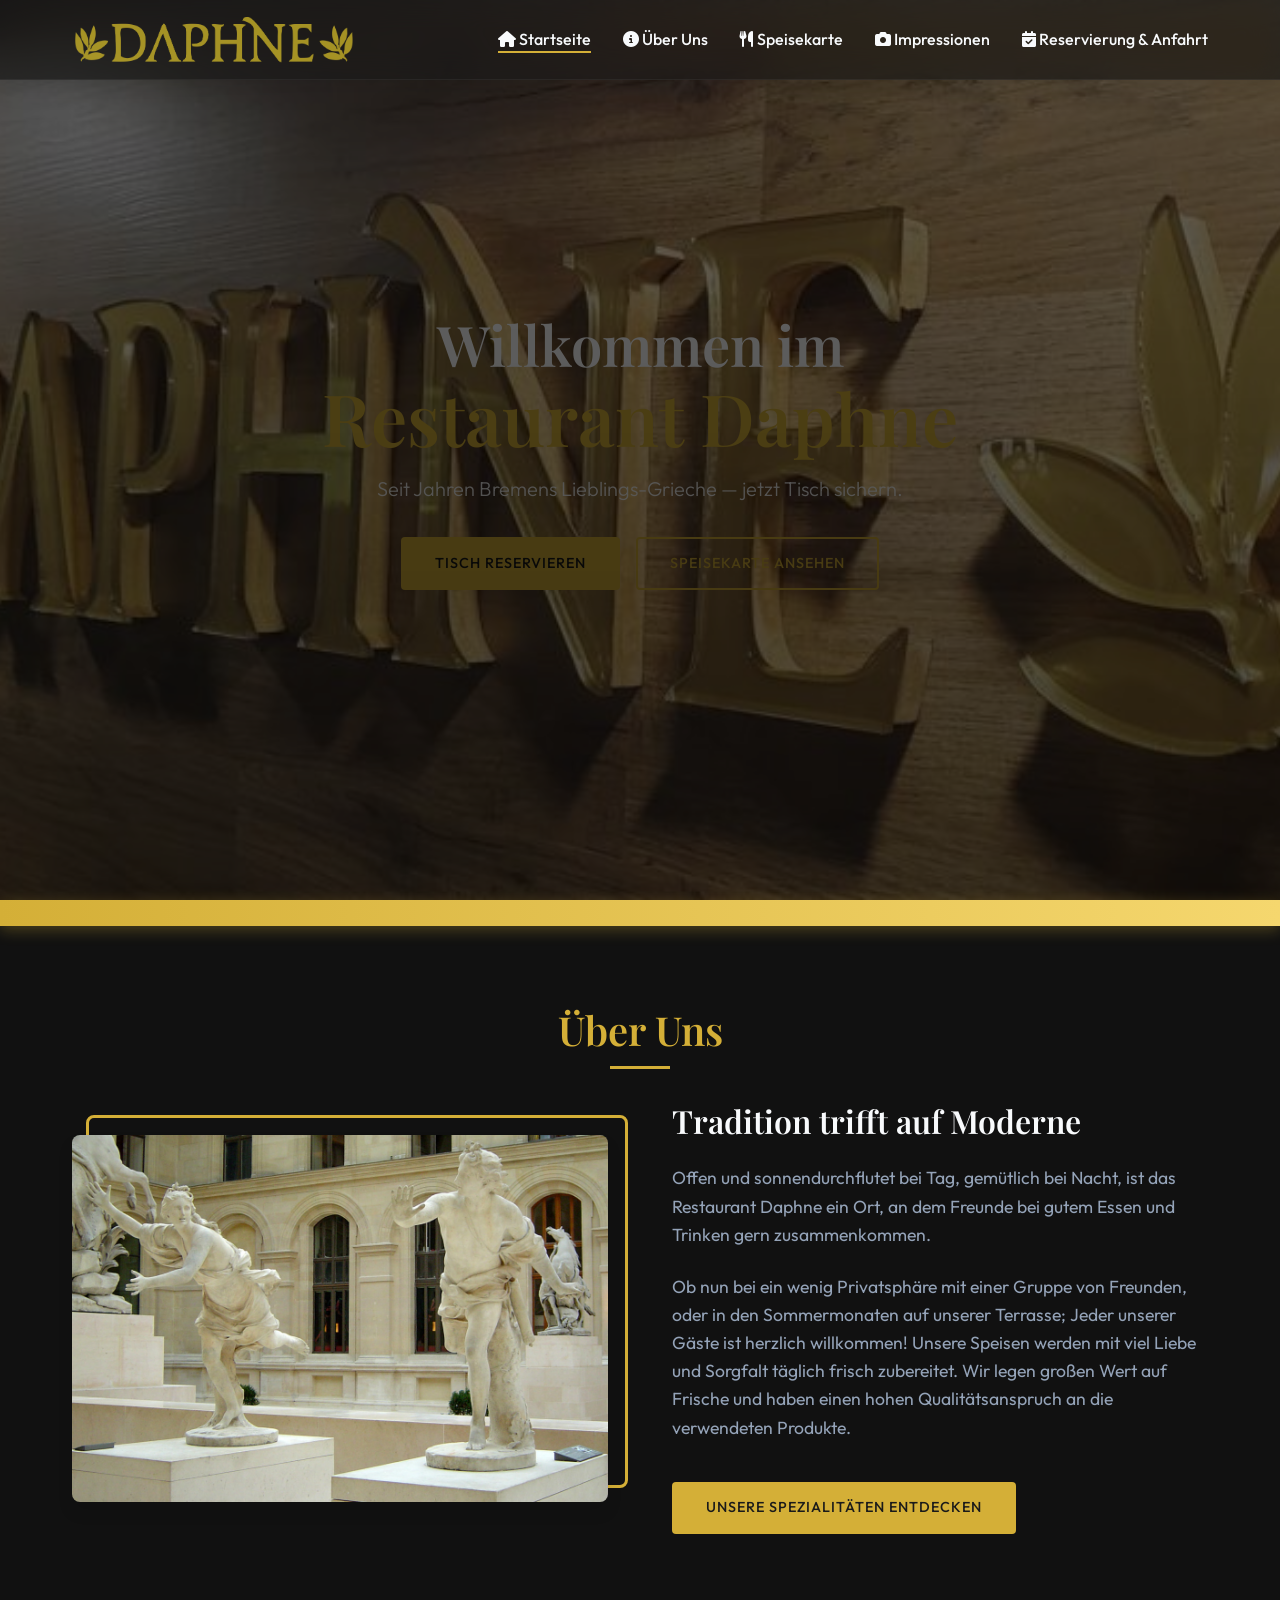
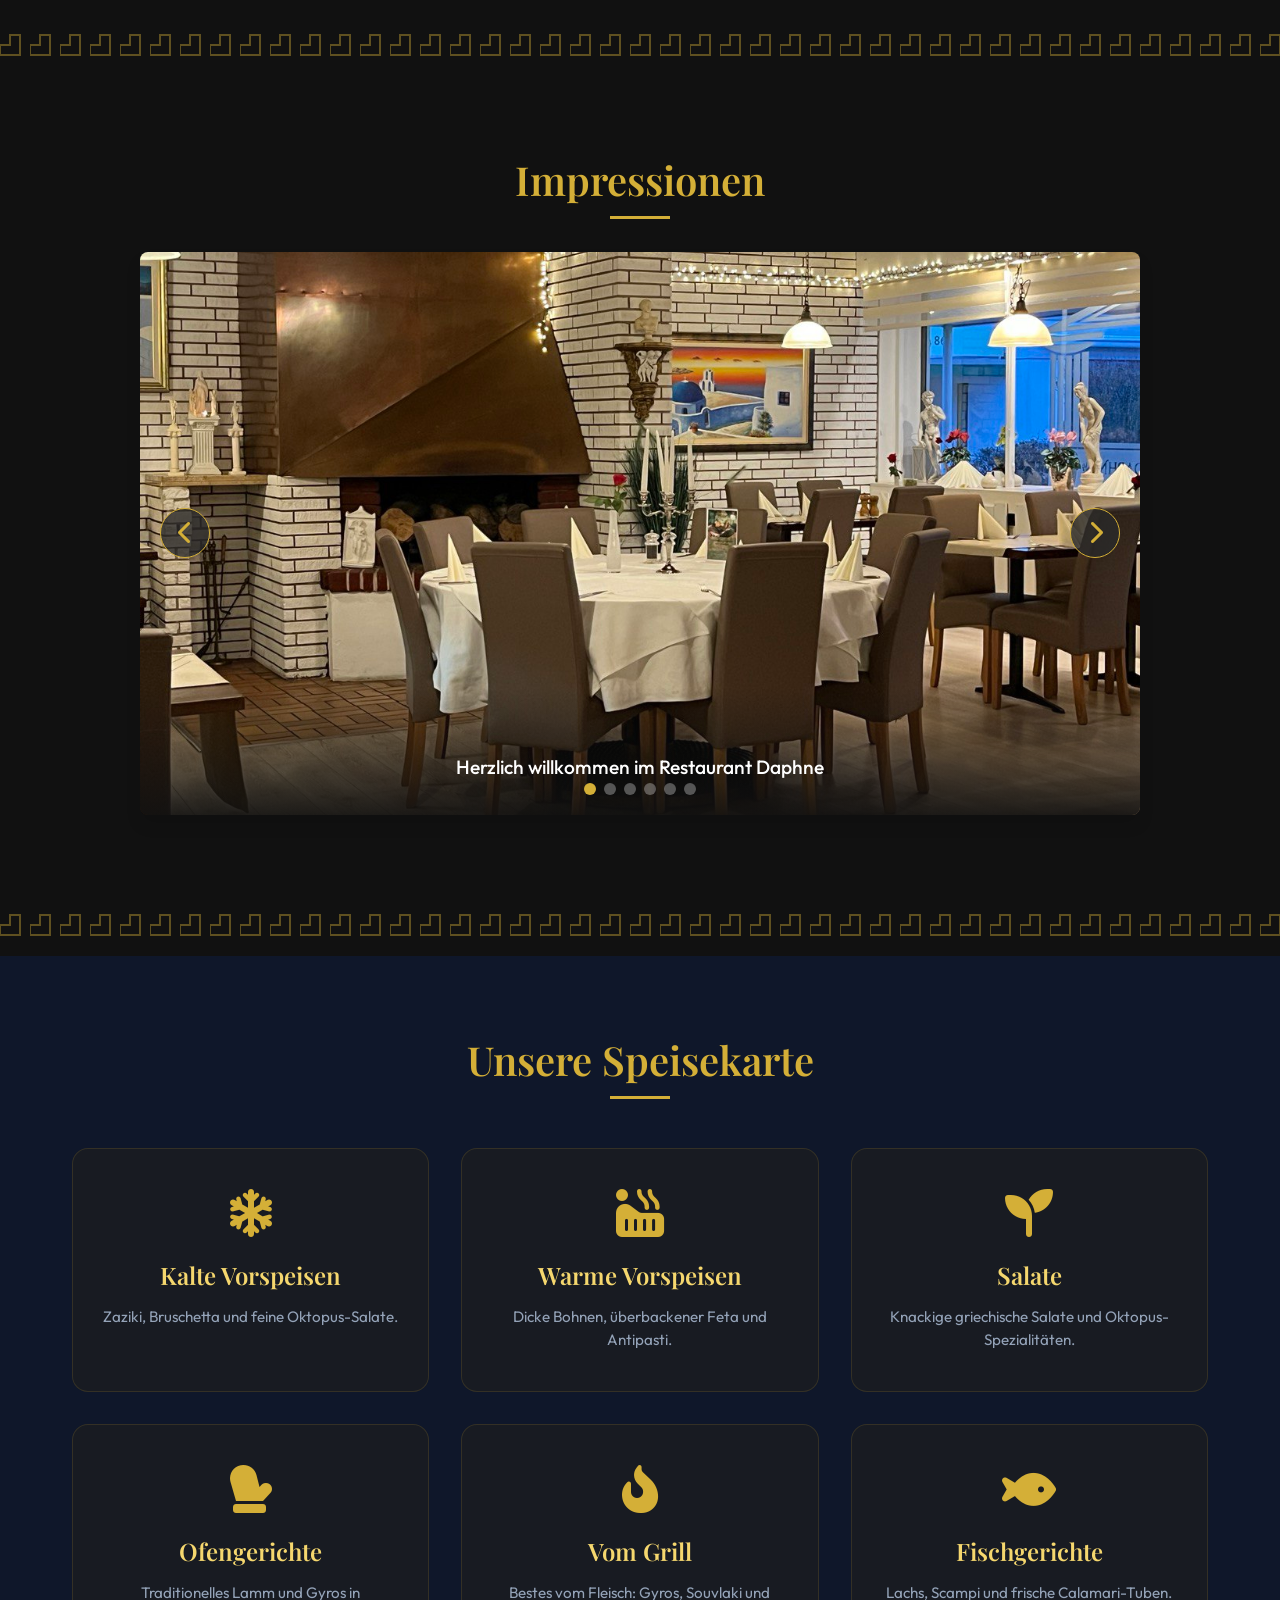
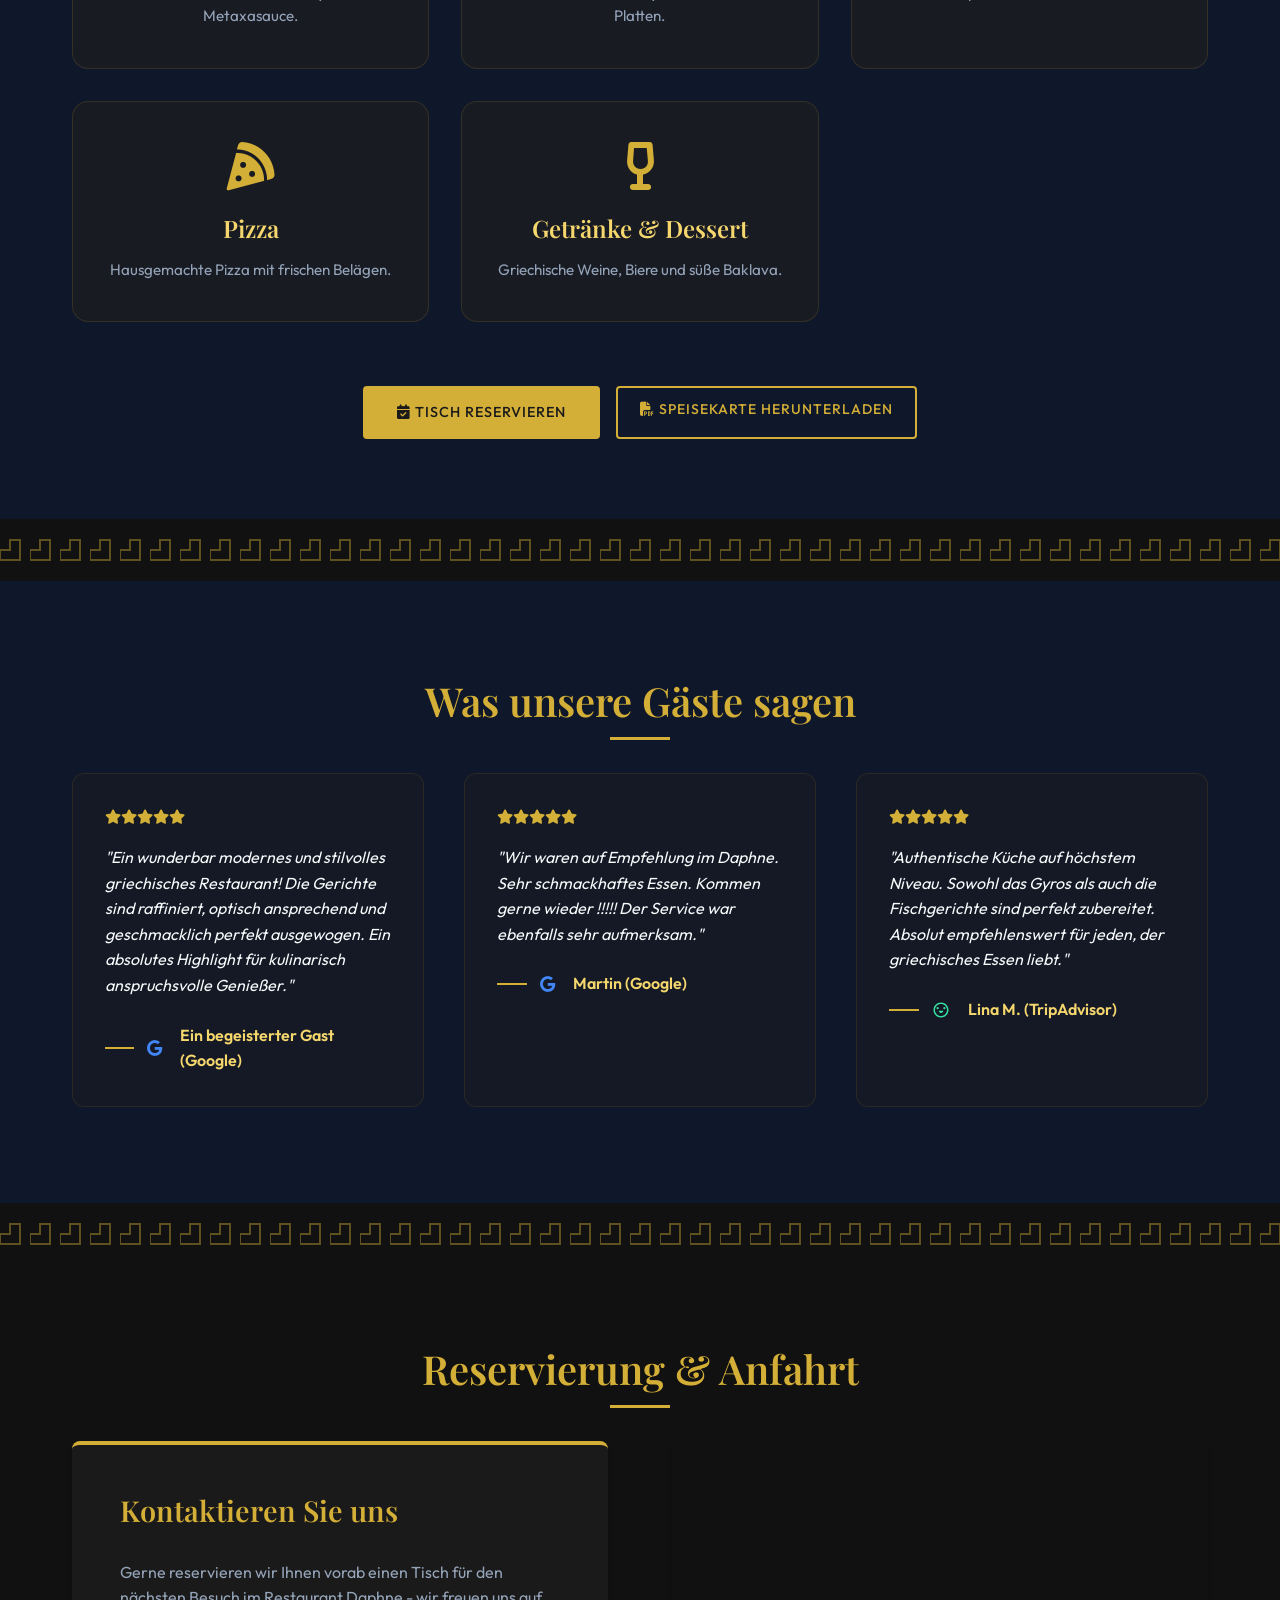
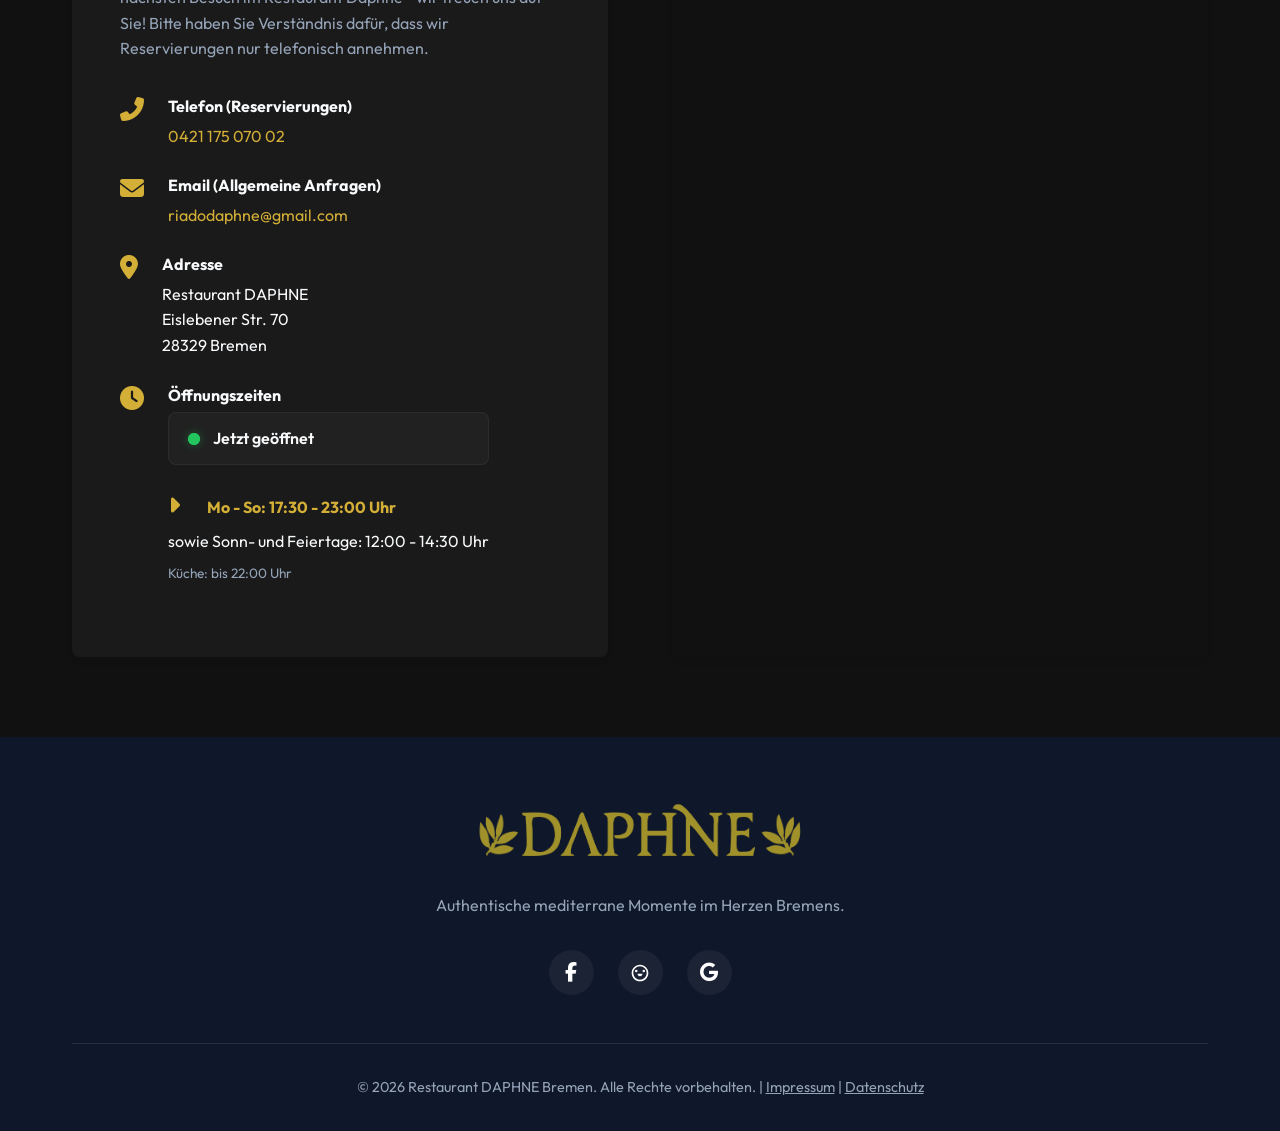
==== commit 67f87de4: "fix: accessibility, mobile UX, performance & code quality improvements Closes #1, #2, #3, #4, #5, #6" ====
--- a/index.html
+++ b/index.html
@@ -16,6 +16,8 @@
     <meta property="og:type" content="website">
     <meta property="og:url" content="https://restaurant-daphnebremen.de/">
     <meta property="og:image" content="https://restaurant-daphnebremen.de/assets/images/hero_bg.png">
+    <!-- Issue #6: Preload first hero background for faster LCP -->
+    <link rel="preload" href="assets/images/hero_bg_orig.jpg" as="image">
     <!-- Google Fonts -->
     <link rel="preconnect" href="https://fonts.googleapis.com">
     <link rel="preconnect" href="https://fonts.gstatic.com" crossorigin>
@@ -39,9 +41,9 @@
                 <img src="assets/images/daphne_logo_orig.png" alt="Restaurant Daphne Logo"
                     style="height:52px; width:auto;">
             </a>
-            <div class="nav-toggle" id="nav-toggle">
-                <i class="fas fa-bars"></i>
-            </div>
+            <button class="nav-toggle" id="nav-toggle" aria-expanded="false" aria-controls="nav-links" aria-label="Navigation öffnen">
+                <i class="fas fa-bars" aria-hidden="true"></i>
+            </button>
             <ul class="nav-links" id="nav-links">
                 <li><a href="#home" class="active"><i class="fas fa-house"></i> Startseite</a></li>
                 <li><a href="#about"><i class="fas fa-info-circle"></i> Über Uns</a></li>
@@ -165,49 +167,49 @@
 
                 <div class="menu-cards-grid">
                     <!-- Card 1: Vorspeisen Kalt -->
-                    <div class="menu-cat-card" data-category="vorspeisen-kalt">
+                    <div class="menu-cat-card" role="button" tabindex="0" data-category="vorspeisen-kalt">
                         <i class="fas fa-snowflake cat-icon"></i>
                         <h3>Kalte Vorspeisen</h3>
                         <p>Zaziki, Bruschetta und feine Oktopus-Salate.</p>
                     </div>
                     <!-- Card 2: Vorspeisen Warm -->
-                    <div class="menu-cat-card" data-category="vorspeisen-warm">
+                    <div class="menu-cat-card" role="button" tabindex="0" data-category="vorspeisen-warm">
                         <i class="fas fa-hot-tub cat-icon"></i>
                         <h3>Warme Vorspeisen</h3>
                         <p>Dicke Bohnen, überbackener Feta und Antipasti.</p>
                     </div>
                     <!-- Card 3: Salate -->
-                    <div class="menu-cat-card" data-category="salate">
+                    <div class="menu-cat-card" role="button" tabindex="0" data-category="salate">
                         <i class="fas fa-seedling cat-icon"></i>
                         <h3>Salate</h3>
                         <p>Knackige griechische Salate und Oktopus-Spezialitäten.</p>
                     </div>
                     <!-- Card 4: Ofengerichte -->
-                    <div class="menu-cat-card" data-category="ofengerichte">
+                    <div class="menu-cat-card" role="button" tabindex="0" data-category="ofengerichte">
                         <i class="fas fa-mitten cat-icon"></i>
                         <h3>Ofengerichte</h3>
                         <p>Traditionelles Lamm und Gyros in Metaxasauce.</p>
                     </div>
                     <!-- Card 5: Grill -->
-                    <div class="menu-cat-card" data-category="grill">
+                    <div class="menu-cat-card" role="button" tabindex="0" data-category="grill">
                         <i class="fas fa-fire-alt cat-icon"></i>
                         <h3>Vom Grill</h3>
                         <p>Bestes vom Fleisch: Gyros, Souvlaki und Platten.</p>
                     </div>
                     <!-- Card 6: Fisch -->
-                    <div class="menu-cat-card" data-category="fisch">
+                    <div class="menu-cat-card" role="button" tabindex="0" data-category="fisch">
                         <i class="fas fa-fish cat-icon"></i>
                         <h3>Fischgerichte</h3>
                         <p>Lachs, Scampi und frische Calamari-Tuben.</p>
                     </div>
                     <!-- Card 7: Pizza -->
-                    <div class="menu-cat-card" data-category="pizza">
+                    <div class="menu-cat-card" role="button" tabindex="0" data-category="pizza">
                         <i class="fas fa-pizza-slice cat-icon"></i>
                         <h3>Pizza</h3>
                         <p>Hausgemachte Pizza mit frischen Belägen.</p>
                     </div>
                     <!-- Card 8: Drinks & Desserts -->
-                    <div class="menu-cat-card" data-category="getraenke">
+                    <div class="menu-cat-card" role="button" tabindex="0" data-category="getraenke">
                         <i class="fas fa-wine-glass-alt cat-icon"></i>
                         <h3>Getränke & Dessert</h3>
                         <p>Griechische Weine, Biere und süße Baklava.</p>
@@ -218,9 +220,8 @@
                     style="text-align: center; margin-top: 3rem; display: flex; flex-wrap: wrap; justify-content: center; gap: 1rem;">
                     <a href="#contact" class="btn btn-primary"><i class="fas fa-calendar-check"></i> Tisch
                         reservieren</a>
-                    <a href="assets/menu.pdf" download="Speisekarte_Daphne.pdf" class="btn btn-secondary"
-                        style="color: var(--clr-gold); border-color: var(--clr-gold);">
-                        <i class="fas fa-file-pdf"></i> Speisekarte herunterladen
+                    <a href="assets/menu.pdf" download="Speisekarte_Daphne.pdf" class="btn btn-secondary btn-outline-gold">
+                        <i class="fas fa-file-pdf" aria-hidden="true"></i> Speisekarte herunterladen
                     </a>
                 </div>
             </div>
@@ -234,26 +235,26 @@
                 <h2>Was unsere Gäste sagen</h2>
                 <div class="reviews-grid">
                     <div class="review-card">
-                        <div class="review-stars">
+                        <div class="review-stars" aria-hidden="true">
                             <i class="fas fa-star"></i><i class="fas fa-star"></i><i class="fas fa-star"></i><i
                                 class="fas fa-star"></i><i class="fas fa-star"></i>
                         </div>
                         <p class="review-text">"Ein wunderbar modernes und stilvolles griechisches Restaurant! Die
                             Gerichte sind raffiniert, optisch ansprechend und geschmacklich perfekt ausgewogen. Ein
                             absolutes Highlight für kulinarisch anspruchsvolle Genießer."</p>
-                        <div class="review-author"><i class="fa-brands fa-google" style="color: #4285F4; margin-right: 5px;"></i> Ein begeisterter Gast (Google)</div>
+                        <div class="review-author"><i class="fa-brands fa-google" aria-hidden="true" style="color: #4285F4; margin-right: 5px;"></i> Ein begeisterter Gast (Google)</div>
                     </div>
                     <div class="review-card">
-                        <div class="review-stars">
+                        <div class="review-stars" aria-hidden="true">
                             <i class="fas fa-star"></i><i class="fas fa-star"></i><i class="fas fa-star"></i><i
                                 class="fas fa-star"></i><i class="fas fa-star"></i>
                         </div>
                         <p class="review-text">"Wir waren auf Empfehlung im Daphne. Sehr schmackhaftes Essen. Kommen
                             gerne wieder !!!!! Der Service war ebenfalls sehr aufmerksam."</p>
-                        <div class="review-author"><i class="fa-brands fa-google" style="color: #4285F4; margin-right: 5px;"></i> Martin (Google)</div>
+                        <div class="review-author"><i class="fa-brands fa-google" aria-hidden="true" style="color: #4285F4; margin-right: 5px;"></i> Martin (Google)</div>
                     </div>
                     <div class="review-card">
-                        <div class="review-stars">
+                        <div class="review-stars" aria-hidden="true">
                             <i class="fas fa-star"></i><i class="fas fa-star"></i><i class="fas fa-star"></i><i
                                 class="fas fa-star"></i><i class="fas fa-star"></i>
                         </div>
@@ -329,6 +330,7 @@
 
                     <div class="map-container">
                         <iframe
+                            title="Karte: Restaurant Daphne, Bremen"
                             src="https://www.google.com/maps/embed?pb=!1m18!1m12!1m3!1d2398.2492193563456!2d8.895123915830206!3d53.07897007992764!2m3!1f0!2f0!3f0!3m2!1i1024!2i768!4f13.1!3m3!1m2!1s0x47b127ba4ba2d28f%3A0x64e320f666f5f9a6!2sRestaurant%20Daphne!5e0!3m2!1sde!2sde!4v1680000000000!5m2!1sde!2sde"
                             allowfullscreen="" loading="lazy" referrerpolicy="no-referrer-when-downgrade"></iframe>
                     </div>
@@ -341,7 +343,7 @@
     <!-- Menu Modal Overlay -->
     <div class="menu-modal" id="menuModal">
         <div class="menu-modal-content">
-            <span class="close-modal" id="closeModal">&times;</span>
+            <button class="close-modal" id="closeModal" aria-label="Menü schließen">&times;</button>
             <h2 id="modalTitle" style="color: var(--clr-gold); margin-bottom: 2rem;">Kategorie</h2>
             <div class="menu-grid" id="modalMenuGrid">
                 <!-- Dynamically populated menu items go here -->
--- a/css/style.css
+++ b/css/style.css
@@ -56,6 +56,12 @@
     overflow-x: hidden;
 }
 
+/* Issue #1: Focus indicator for keyboard navigation */
+:focus-visible {
+    outline: 2px solid var(--clr-gold);
+    outline-offset: 3px;
+}
+
 h1,
 h2,
 h3,
@@ -133,6 +139,12 @@
     transform: translateY(-2px);
 }
 
+/* Issue #8: Visually secondary gold outline button (smaller, less prominent) */
+.btn-outline-gold {
+    font-size: 0.875rem;
+    padding: 0.6rem 1.4rem;
+}
+
 /* --- Modules / Components --- */
 
 /* Navbar */
@@ -224,6 +236,9 @@
     font-size: 1.5rem;
     color: var(--clr-gold);
     cursor: pointer;
+    background: none;
+    border: none;
+    padding: 0;
 }
 
 /* Hero Section with Slider */
@@ -521,6 +536,10 @@
     font-weight: bold;
     cursor: pointer;
     transition: color var(--transition-fast);
+    background: none;
+    border: none;
+    padding: 0;
+    line-height: 1;
 }
 
 .close-modal:hover,
@@ -648,12 +667,20 @@
 }
 
 .dot {
+    position: relative; /* Issue #4: needed for ::after tap area */
     width: 12px;
     height: 12px;
     border-radius: 50%;
     background: rgba(255, 255, 255, 0.3);
     cursor: pointer;
     transition: background var(--transition-fast);
+}
+
+/* Issue #4: Expand tap area to ~44px without changing visual size */
+.dot::after {
+    content: '';
+    position: absolute;
+    inset: -16px;
 }
 
 .dot.active {
@@ -781,7 +808,13 @@
 @media (max-width: 768px) {
     .reservation-bar {
         display: block;
-        bottom: 64px; /* Above mobile bottom nav */
+        /* Issue #5: Account for iPhone home indicator safe area */
+        bottom: calc(64px + env(safe-area-inset-bottom));
+    }
+
+    /* Issue #5: Ensure content isn't hidden under bottom nav + safe area */
+    body {
+        padding-bottom: calc(68px + env(safe-area-inset-bottom));
     }
 }
 
@@ -1023,7 +1056,8 @@
 .fade-in-section {
     opacity: 0;
     transform: translateY(30px);
-    transition: opacity 1s cubic-bezier(0.25, 0.46, 0.45, 0.94), transform 1s cubic-bezier(0.25, 0.46, 0.45, 0.94);
+    /* Issue #7: Reduced from 1s to 0.4s for snappier feel */
+    transition: opacity 0.4s cubic-bezier(0.25, 0.46, 0.45, 0.94), transform 0.4s cubic-bezier(0.25, 0.46, 0.45, 0.94);
     will-change: opacity, transform;
 }
 
@@ -1305,4 +1339,17 @@
     .menu-cards-grid {
         grid-template-columns: 1fr;
     }
+}
+
+/* Issue #2: Respect user's reduced-motion preference */
+@media (prefers-reduced-motion: reduce) {
+    *, *::before, *::after {
+        animation-duration: 0.01ms !important;
+        transition-duration: 0.01ms !important;
+    }
+
+    .fade-in-section {
+        opacity: 1;
+        transform: none;
+    }
 }
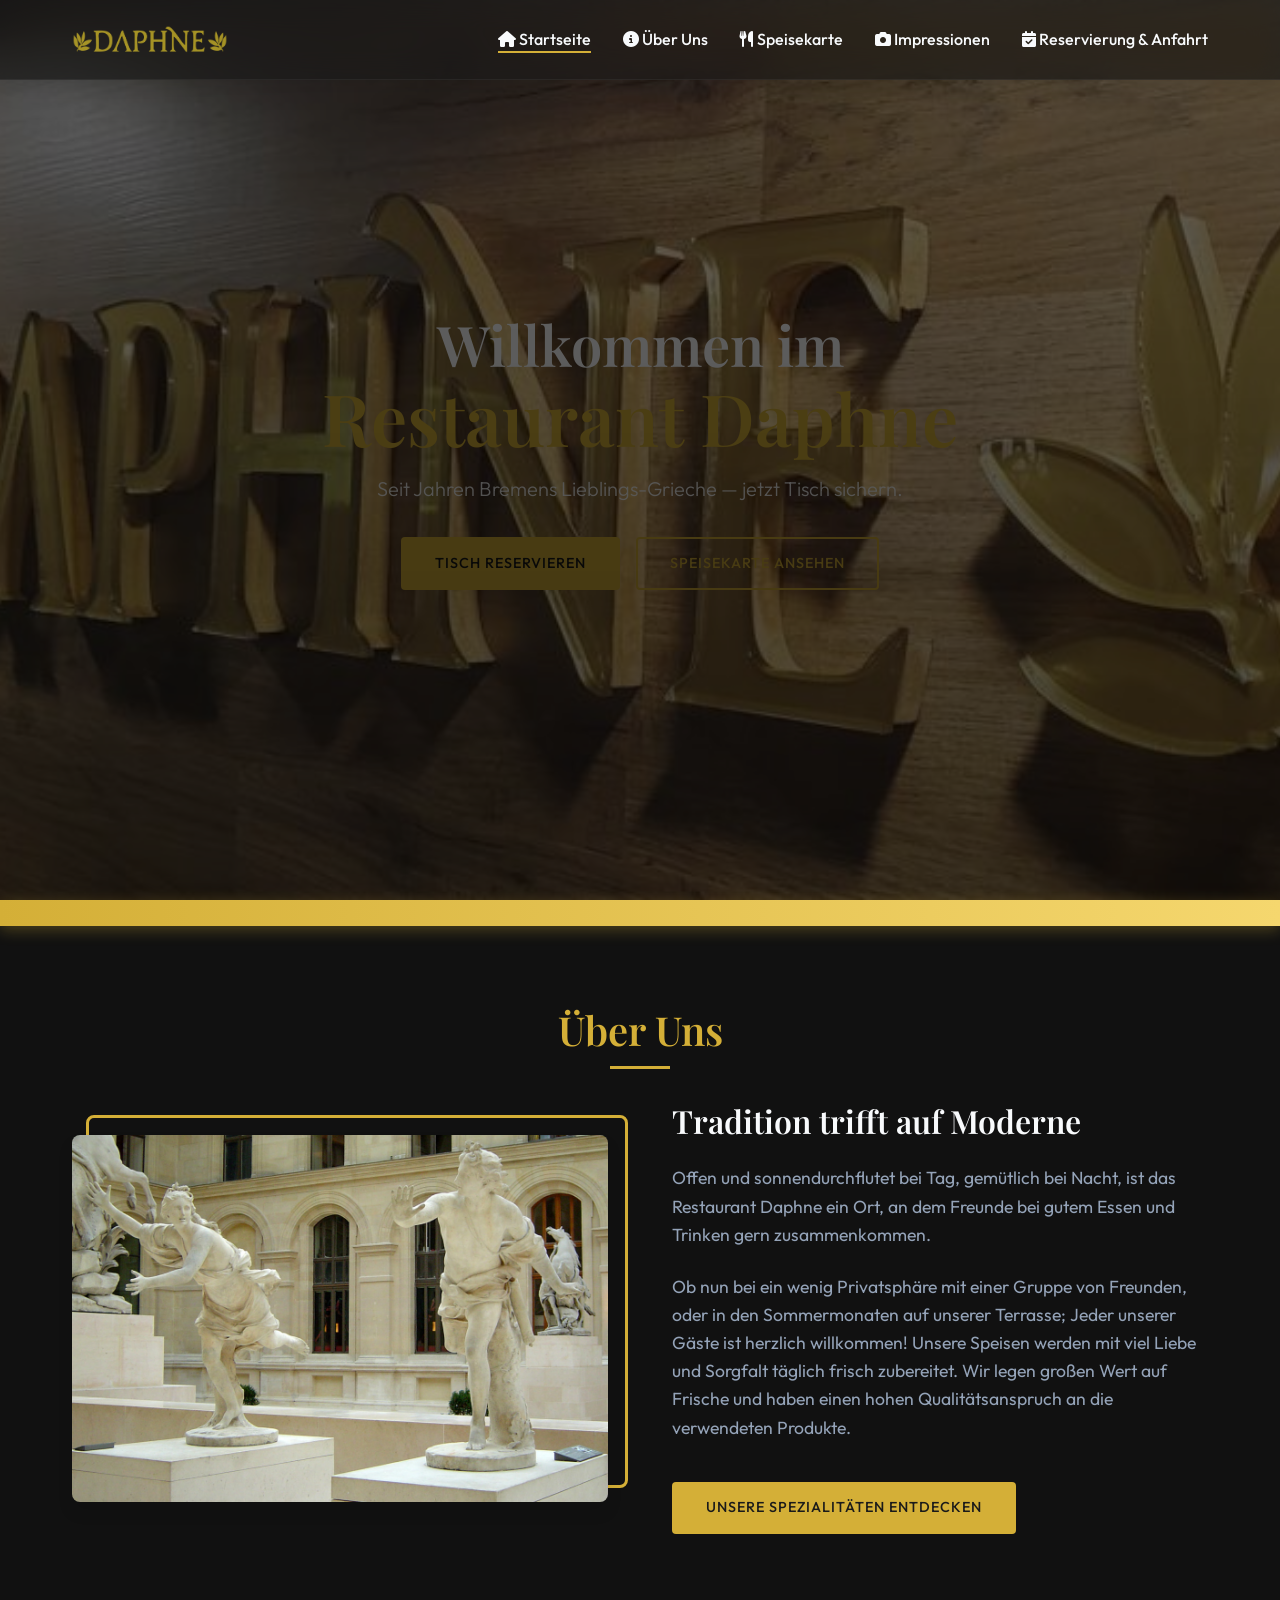
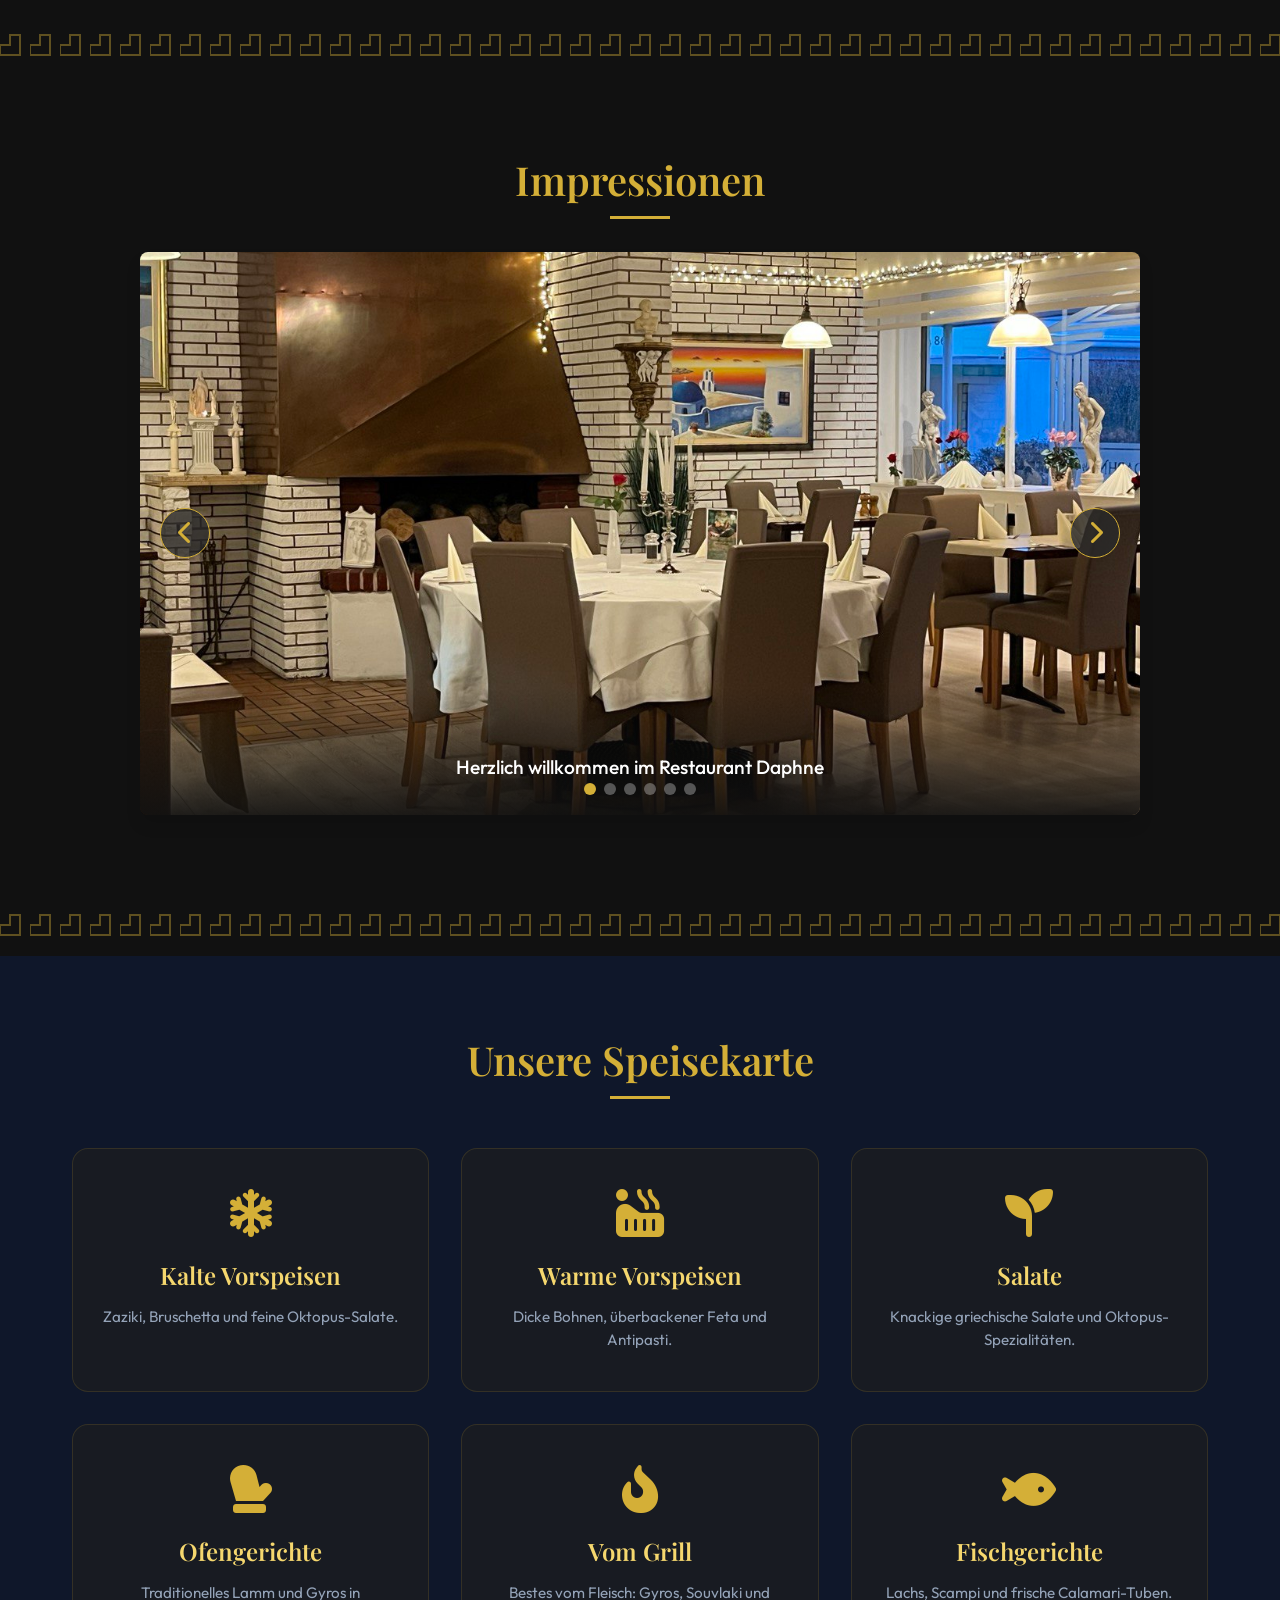
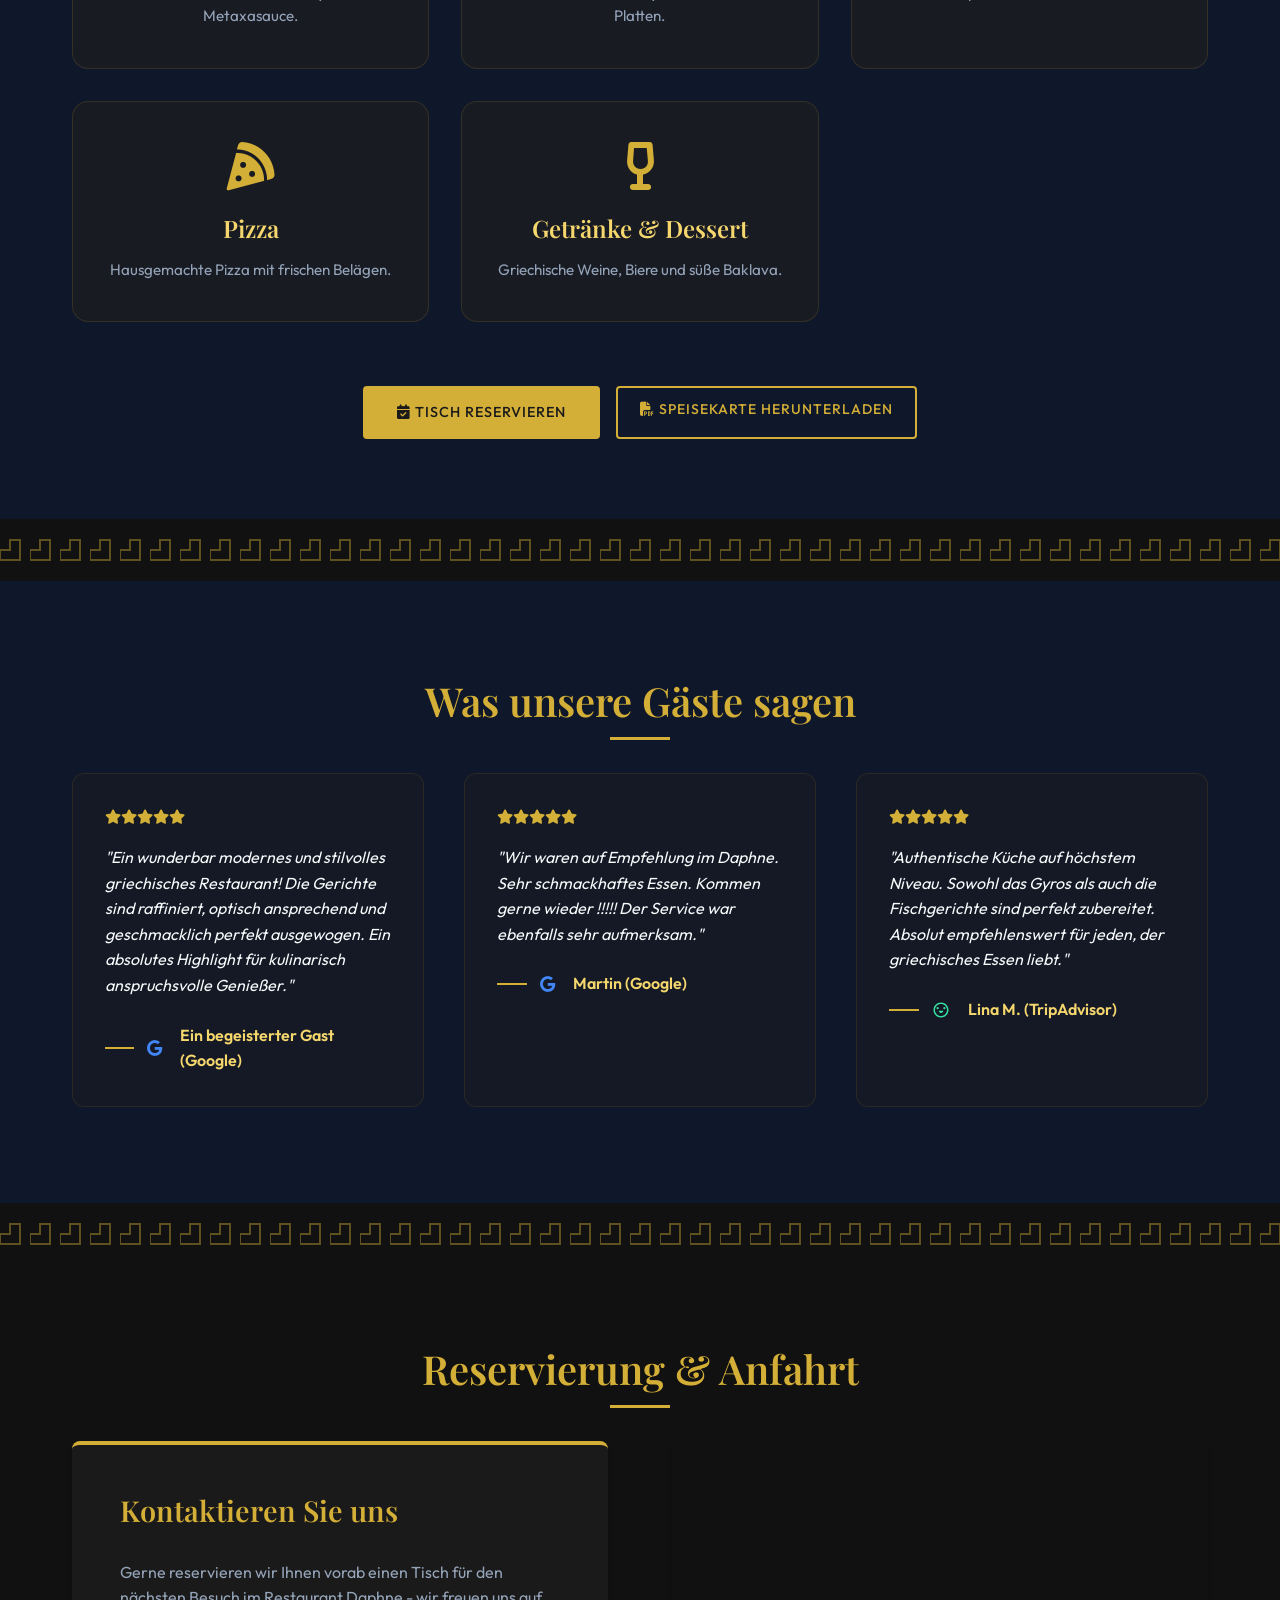
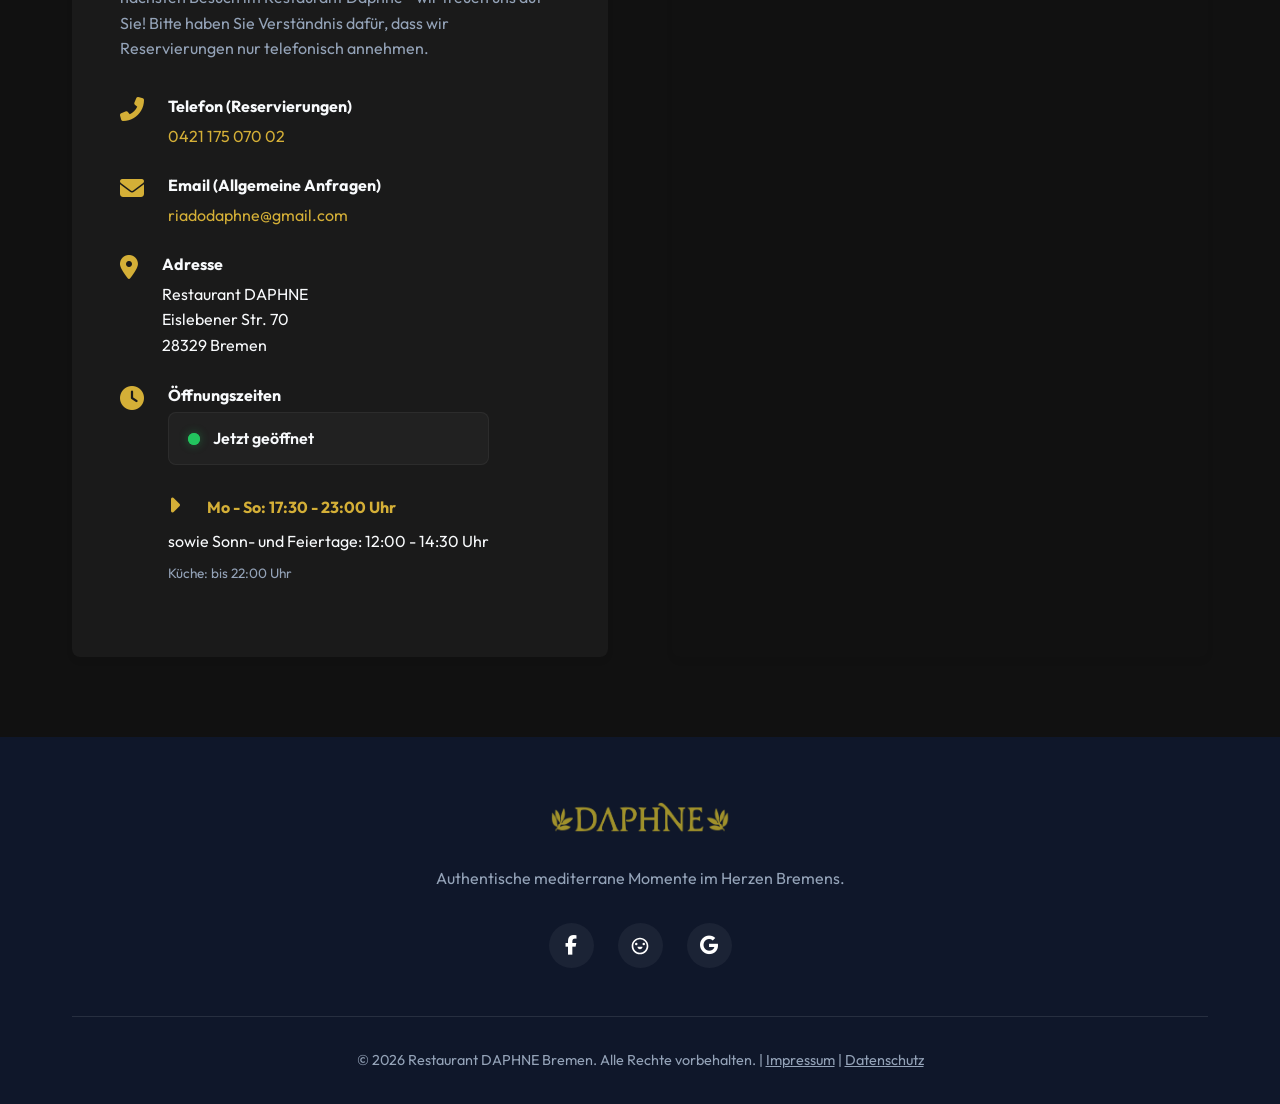
==== commit b54aef71: "fix: accessibility and performance improvements - Add skip-to-content link for keyboard users - Fix " ====
--- a/index.html
+++ b/index.html
@@ -33,13 +33,15 @@
 </head>
 
 <body>
+    <!-- Skip to main content for keyboard users -->
+    <a href="#main-content" class="skip-link">Zum Hauptinhalt springen</a>
 
     <!-- Navigation -->
     <nav class="navbar" id="navbar">
         <div class="nav-container">
             <a href="#" class="logo">
                 <img src="assets/images/daphne_logo_orig.png" alt="Restaurant Daphne Logo"
-                    style="height:52px; width:auto;">
+                    height="52" width="156" loading="eager">
             </a>
             <button class="nav-toggle" id="nav-toggle" aria-expanded="false" aria-controls="nav-links" aria-label="Navigation öffnen">
                 <i class="fas fa-bars" aria-hidden="true"></i>
@@ -55,7 +57,7 @@
     </nav>
 
     <!-- Main Content will go here -->
-    <main>
+    <main id="main-content">
         <section id="home" class="hero">
             <div class="hero-slider" id="heroSlider">
                 <div class="hero-slide active" style="background-image: url('assets/images/hero_bg_orig.jpg');"></div>
@@ -87,7 +89,7 @@
                 <div class="about-grid">
                     <div class="about-image">
                         <img src="assets/images/about_daphne.jpg" alt="Restaurant Daphne - Gemütliche Atmosphäre"
-                            loading="lazy">
+                            loading="lazy" width="600" height="400">
                     </div>
                     <div class="about-content">
                         <h3>Tradition trifft auf Moderne</h3>
@@ -117,28 +119,28 @@
                     <div class="slider" id="slider">
                         <div class="slide">
                             <img src="assets/images/gallery_orig_1.jpg" alt="Restaurant Daphne Impressionen"
-                                loading="lazy">
+                                loading="lazy" width="800" height="450">
                             <div class="slide-caption">Herzlich willkommen im Restaurant Daphne</div>
                         </div>
                         <div class="slide">
-                            <img src="assets/images/gallery_orig_2.jpg" alt="Mediterrane Spezialitäten" loading="lazy">
+                            <img src="assets/images/gallery_orig_2.jpg" alt="Mediterrane Spezialitäten" loading="lazy" width="800" height="450">
                             <div class="slide-caption">Knuspriges Gyros mit Pommes</div>
                         </div>
                         <div class="slide">
-                            <img src="assets/images/gallery_orig_3.jpeg" alt="Griechische Küche" loading="lazy">
+                            <img src="assets/images/gallery_orig_3.jpeg" alt="Griechische Küche" loading="lazy" width="800" height="450">
                             <div class="slide-caption">Ein geselliger Abend im Daphne</div>
                         </div>
                         <div class="slide">
-                            <img src="assets/images/gallery_orig_4.jpg" alt="Gemütliche Atmosphäre" loading="lazy">
+                            <img src="assets/images/gallery_orig_4.jpg" alt="Gemütliche Atmosphäre" loading="lazy" width="800" height="450">
                             <div class="slide-caption">Mediterrane Spezialitäten-Platten</div>
                         </div>
                         <div class="slide">
                             <img src="assets/images/gallery_orig_5.jpg" alt="Griechische Spezialitäten vom Grill"
-                                loading="lazy">
+                                loading="lazy" width="800" height="450">
                             <div class="slide-caption">Spezialitäten frisch vom Grill</div>
                         </div>
                         <div class="slide">
-                            <img src="assets/images/gallery_orig_6.jpg" alt="Restaurant Daphne Bremen" loading="lazy">
+                            <img src="assets/images/gallery_orig_6.jpg" alt="Restaurant Daphne Bremen" loading="lazy" width="800" height="450">
                             <div class="slide-caption">Hausgemachte griechische Desserts</div>
                         </div>
                     </div>
@@ -146,13 +148,13 @@
                         <i class="fas fa-chevron-right"></i>
                     </button>
                     <!-- Slider Dots -->
-                    <div class="slider-dots" id="sliderDots">
-                        <span class="dot active" data-index="0"></span>
-                        <span class="dot" data-index="1"></span>
-                        <span class="dot" data-index="2"></span>
-                        <span class="dot" data-index="3"></span>
-                        <span class="dot" data-index="4"></span>
-                        <span class="dot" data-index="5"></span>
+                    <div class="slider-dots" id="sliderDots" role="tablist" aria-label="Bildernavigation">
+                        <button class="dot active" data-index="0" role="tab" aria-selected="true" aria-label="Bild 1 von 6"></button>
+                        <button class="dot" data-index="1" role="tab" aria-selected="false" aria-label="Bild 2 von 6"></button>
+                        <button class="dot" data-index="2" role="tab" aria-selected="false" aria-label="Bild 3 von 6"></button>
+                        <button class="dot" data-index="3" role="tab" aria-selected="false" aria-label="Bild 4 von 6"></button>
+                        <button class="dot" data-index="4" role="tab" aria-selected="false" aria-label="Bild 5 von 6"></button>
+                        <button class="dot" data-index="5" role="tab" aria-selected="false" aria-label="Bild 6 von 6"></button>
                     </div>
                 </div>
             </div>
@@ -235,9 +237,9 @@
                 <h2>Was unsere Gäste sagen</h2>
                 <div class="reviews-grid">
                     <div class="review-card">
-                        <div class="review-stars" aria-hidden="true">
-                            <i class="fas fa-star"></i><i class="fas fa-star"></i><i class="fas fa-star"></i><i
-                                class="fas fa-star"></i><i class="fas fa-star"></i>
+                        <div class="review-stars" role="img" aria-label="5 von 5 Sternen">
+                            <i class="fas fa-star" aria-hidden="true"></i><i class="fas fa-star" aria-hidden="true"></i><i class="fas fa-star" aria-hidden="true"></i><i
+                                class="fas fa-star" aria-hidden="true"></i><i class="fas fa-star" aria-hidden="true"></i>
                         </div>
                         <p class="review-text">"Ein wunderbar modernes und stilvolles griechisches Restaurant! Die
                             Gerichte sind raffiniert, optisch ansprechend und geschmacklich perfekt ausgewogen. Ein
@@ -245,18 +247,18 @@
                         <div class="review-author"><i class="fa-brands fa-google" aria-hidden="true" style="color: #4285F4; margin-right: 5px;"></i> Ein begeisterter Gast (Google)</div>
                     </div>
                     <div class="review-card">
-                        <div class="review-stars" aria-hidden="true">
-                            <i class="fas fa-star"></i><i class="fas fa-star"></i><i class="fas fa-star"></i><i
-                                class="fas fa-star"></i><i class="fas fa-star"></i>
+                        <div class="review-stars" role="img" aria-label="5 von 5 Sternen">
+                            <i class="fas fa-star" aria-hidden="true"></i><i class="fas fa-star" aria-hidden="true"></i><i class="fas fa-star" aria-hidden="true"></i><i
+                                class="fas fa-star" aria-hidden="true"></i><i class="fas fa-star" aria-hidden="true"></i>
                         </div>
                         <p class="review-text">"Wir waren auf Empfehlung im Daphne. Sehr schmackhaftes Essen. Kommen
                             gerne wieder !!!!! Der Service war ebenfalls sehr aufmerksam."</p>
                         <div class="review-author"><i class="fa-brands fa-google" aria-hidden="true" style="color: #4285F4; margin-right: 5px;"></i> Martin (Google)</div>
                     </div>
                     <div class="review-card">
-                        <div class="review-stars" aria-hidden="true">
-                            <i class="fas fa-star"></i><i class="fas fa-star"></i><i class="fas fa-star"></i><i
-                                class="fas fa-star"></i><i class="fas fa-star"></i>
+                        <div class="review-stars" role="img" aria-label="5 von 5 Sternen">
+                            <i class="fas fa-star" aria-hidden="true"></i><i class="fas fa-star" aria-hidden="true"></i><i class="fas fa-star" aria-hidden="true"></i><i
+                                class="fas fa-star" aria-hidden="true"></i><i class="fas fa-star" aria-hidden="true"></i>
                         </div>
                         <p class="review-text">"Authentische Küche auf höchstem Niveau. Sowohl das Gyros als auch die
                             Fischgerichte sind perfekt zubereitet. Absolut empfehlenswert für jeden, der griechisches
@@ -309,7 +311,7 @@
                             <i class="fas fa-clock"></i>
                             <div class="info-text">
                                 <strong>Öffnungszeiten</strong>
-                                <div id="opening-status" class="opening-status">
+                                <div id="opening-status" class="opening-status" aria-live="polite" aria-atomic="true">
                                     <span class="status-dot"></span>
                                     <span class="status-text">Wird geladen...</span>
                                 </div>
@@ -357,7 +359,8 @@
             <div class="footer-content">
                 <div class="footer-logo">
                     <img src="assets/images/daphne_logo_orig.png" alt="Restaurant Daphne Logo"
-                        style="height:60px; width:auto; filter: brightness(0) saturate(100%) invert(74%) sepia(58%) saturate(543%) hue-rotate(6deg) brightness(101%);">
+                        height="60" width="180" loading="lazy"
+                        style="filter: brightness(0) saturate(100%) invert(74%) sepia(58%) saturate(543%) hue-rotate(6deg) brightness(101%);">
                 </div>
                 <p>Authentische mediterrane Momente im Herzen Bremens.</p>
                 <div class="social-links">
--- a/css/style.css
+++ b/css/style.css
@@ -62,6 +62,24 @@
     outline-offset: 3px;
 }
 
+/* Skip to main content link for keyboard users */
+.skip-link {
+    position: absolute;
+    top: -100px;
+    left: 0;
+    background: var(--clr-azure);
+    color: var(--clr-white);
+    padding: 0.75rem 1.5rem;
+    z-index: 9999;
+    transition: top var(--transition-norm);
+    font-family: var(--font-body);
+    font-weight: 500;
+}
+
+.skip-link:focus {
+    top: 0;
+}
+
 h1,
 h2,
 h3,
@@ -243,7 +261,7 @@
 
 /* Hero Section with Slider */
 .hero {
-    height: 100vh;
+    min-height: 100dvh;
     display: flex;
     align-items: center;
     justify-content: center;
@@ -674,6 +692,8 @@
     background: rgba(255, 255, 255, 0.3);
     cursor: pointer;
     transition: background var(--transition-fast);
+    border: none;
+    padding: 0;
 }
 
 /* Issue #4: Expand tap area to ~44px without changing visual size */
@@ -1224,9 +1244,24 @@
     #scrollToTopBtn {
         bottom: 82px;
         right: 16px;
-        width: 42px;
-        height: 42px;
+        width: 44px;
+        height: 44px;
         font-size: 1rem;
+    }
+
+    /* ── Reservation bar: sufficient tap area (WCAG 44px) ── */
+    .reservation-bar a {
+        padding: 0.9rem 1.5rem;
+    }
+
+    /* ── Map: compact height on mobile (was 400px = 60%+ viewport) ── */
+    .map-container {
+        min-height: 260px;
+    }
+
+    /* ── Modal close: avoid iPhone notch / Dynamic Island ── */
+    .close-modal {
+        right: max(30px, calc(env(safe-area-inset-right) + 15px));
     }
 }
 
@@ -1266,7 +1301,7 @@
         gap: 3px;
         flex: 1;
         color: #888;
-        font-size: 0.65rem;
+        font-size: 0.72rem;
         font-family: var(--font-body);
         font-weight: 500;
         letter-spacing: 0.3px;
@@ -1317,6 +1352,13 @@
     }
 }
 
+/* Menu cards: single column from 480px (covers iPhone SE at 375px) */
+@media (max-width: 480px) {
+    .menu-cards-grid {
+        grid-template-columns: 1fr;
+    }
+}
+
 /* Very small phones */
 @media (max-width: 380px) {
     .mobile-nav-item span {
@@ -1336,9 +1378,16 @@
         font-size: 2.2rem;
     }
 
-    .menu-cards-grid {
-        grid-template-columns: 1fr;
-    }
+}
+
+/* Landscape mode on small devices (e.g. iPhone SE rotated) */
+@media (orientation: landscape) and (max-height: 500px) {
+    .hero {
+        min-height: auto;
+        padding: 3rem 0 2rem;
+    }
+    .hero-title { font-size: 1.8rem; }
+    .hero-title span { font-size: 2.2rem; }
 }
 
 /* Issue #2: Respect user's reduced-motion preference */
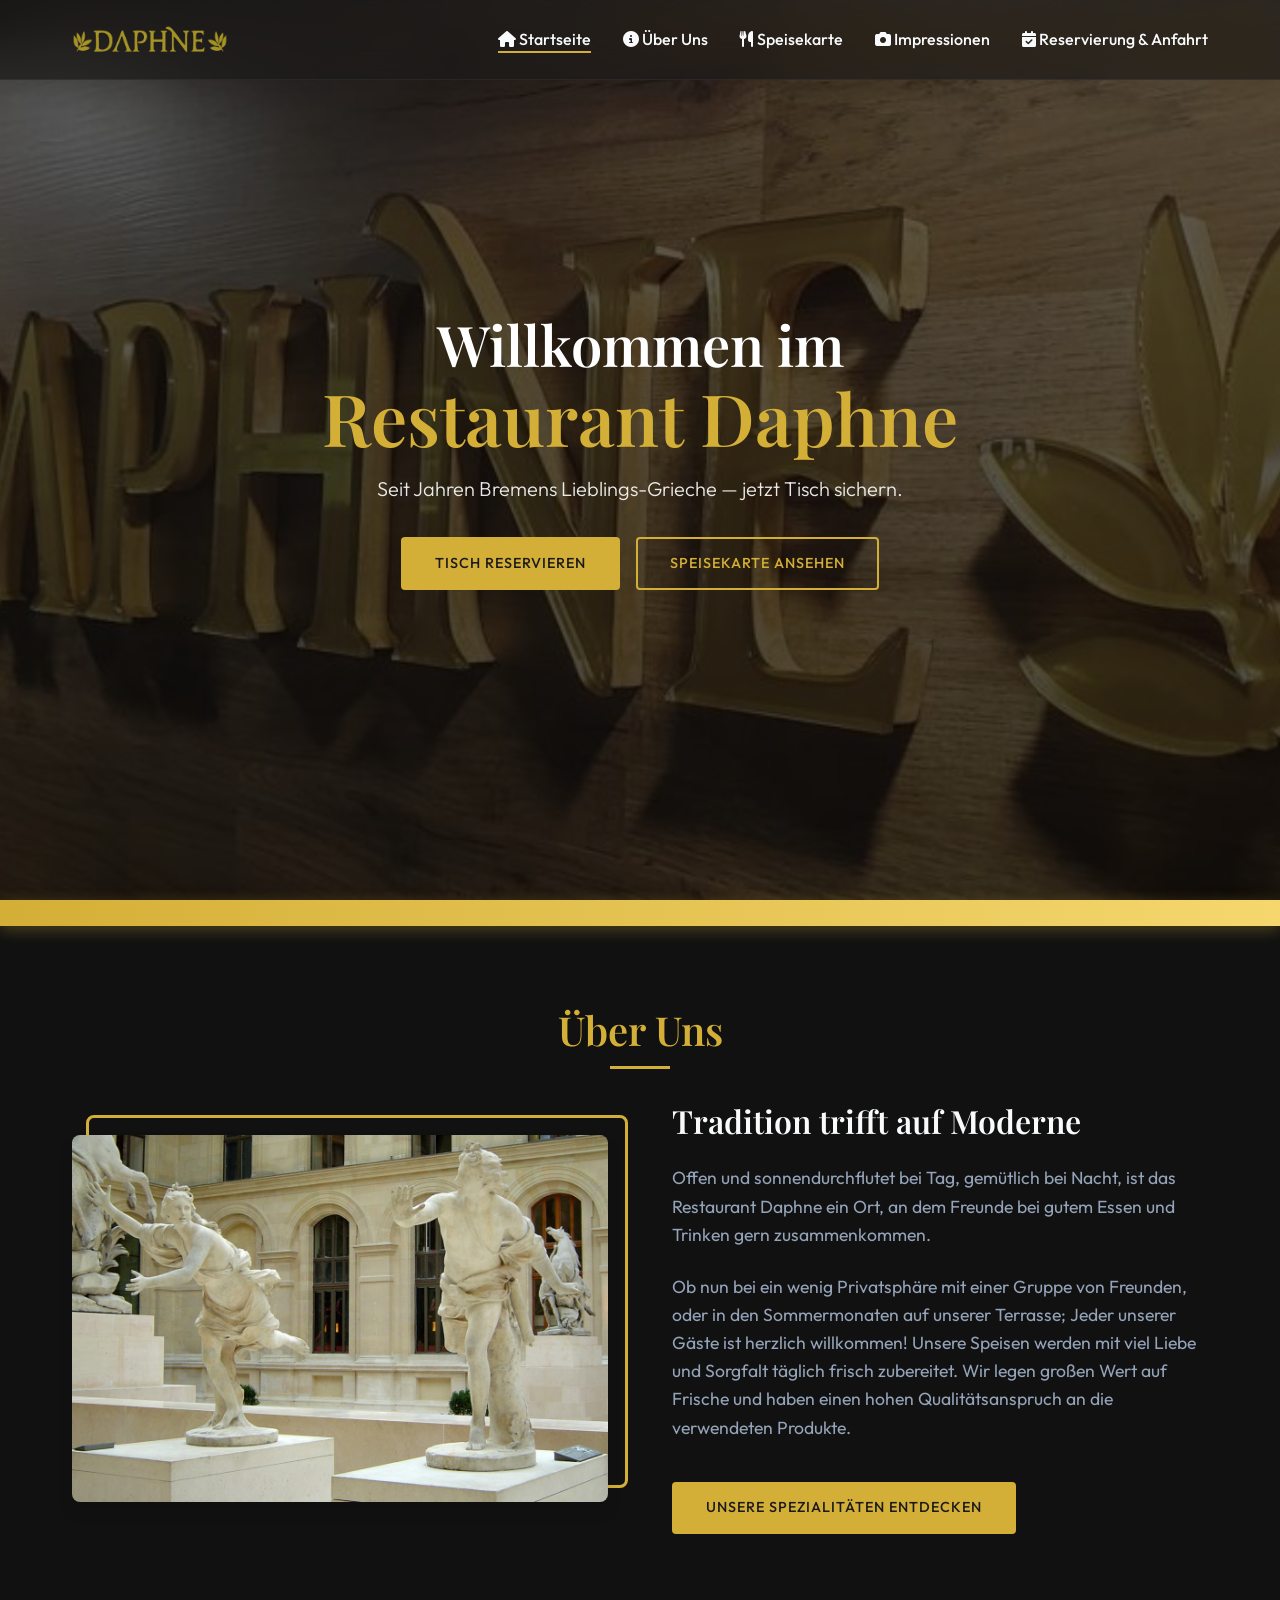
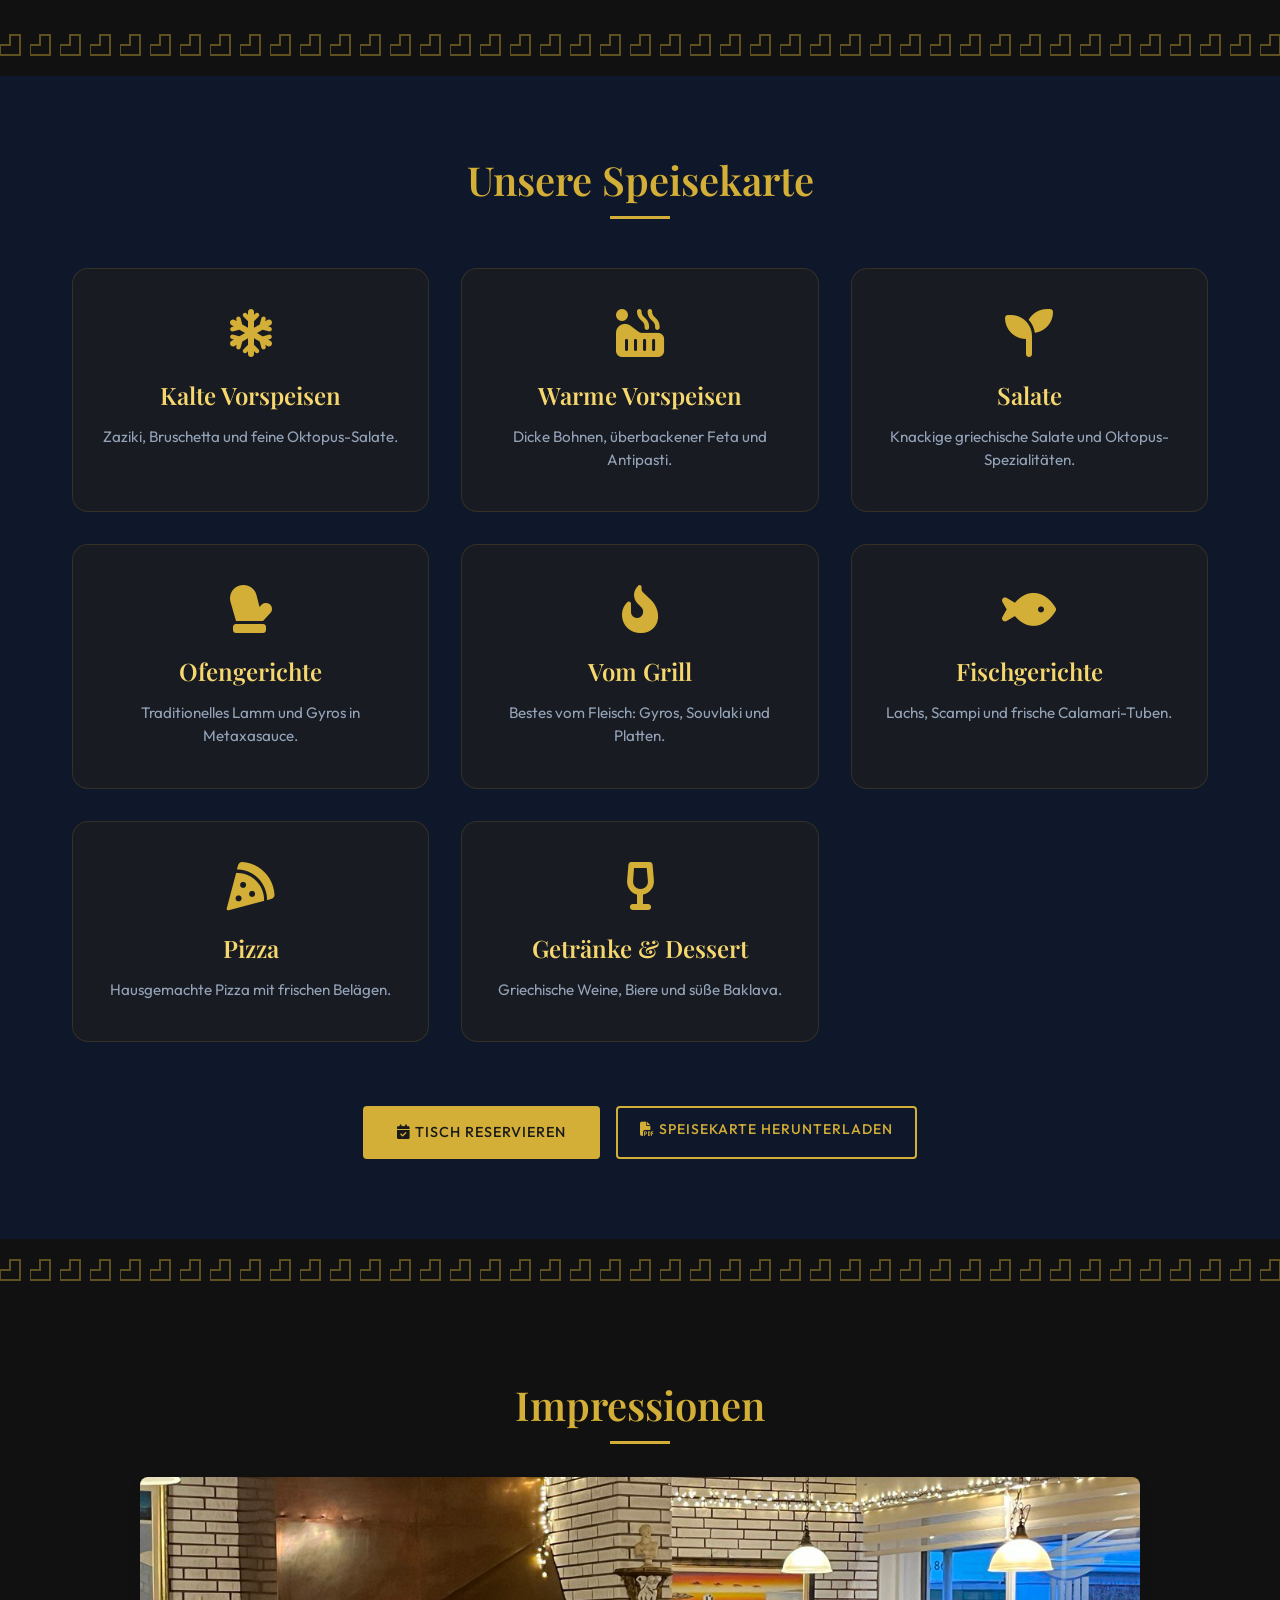
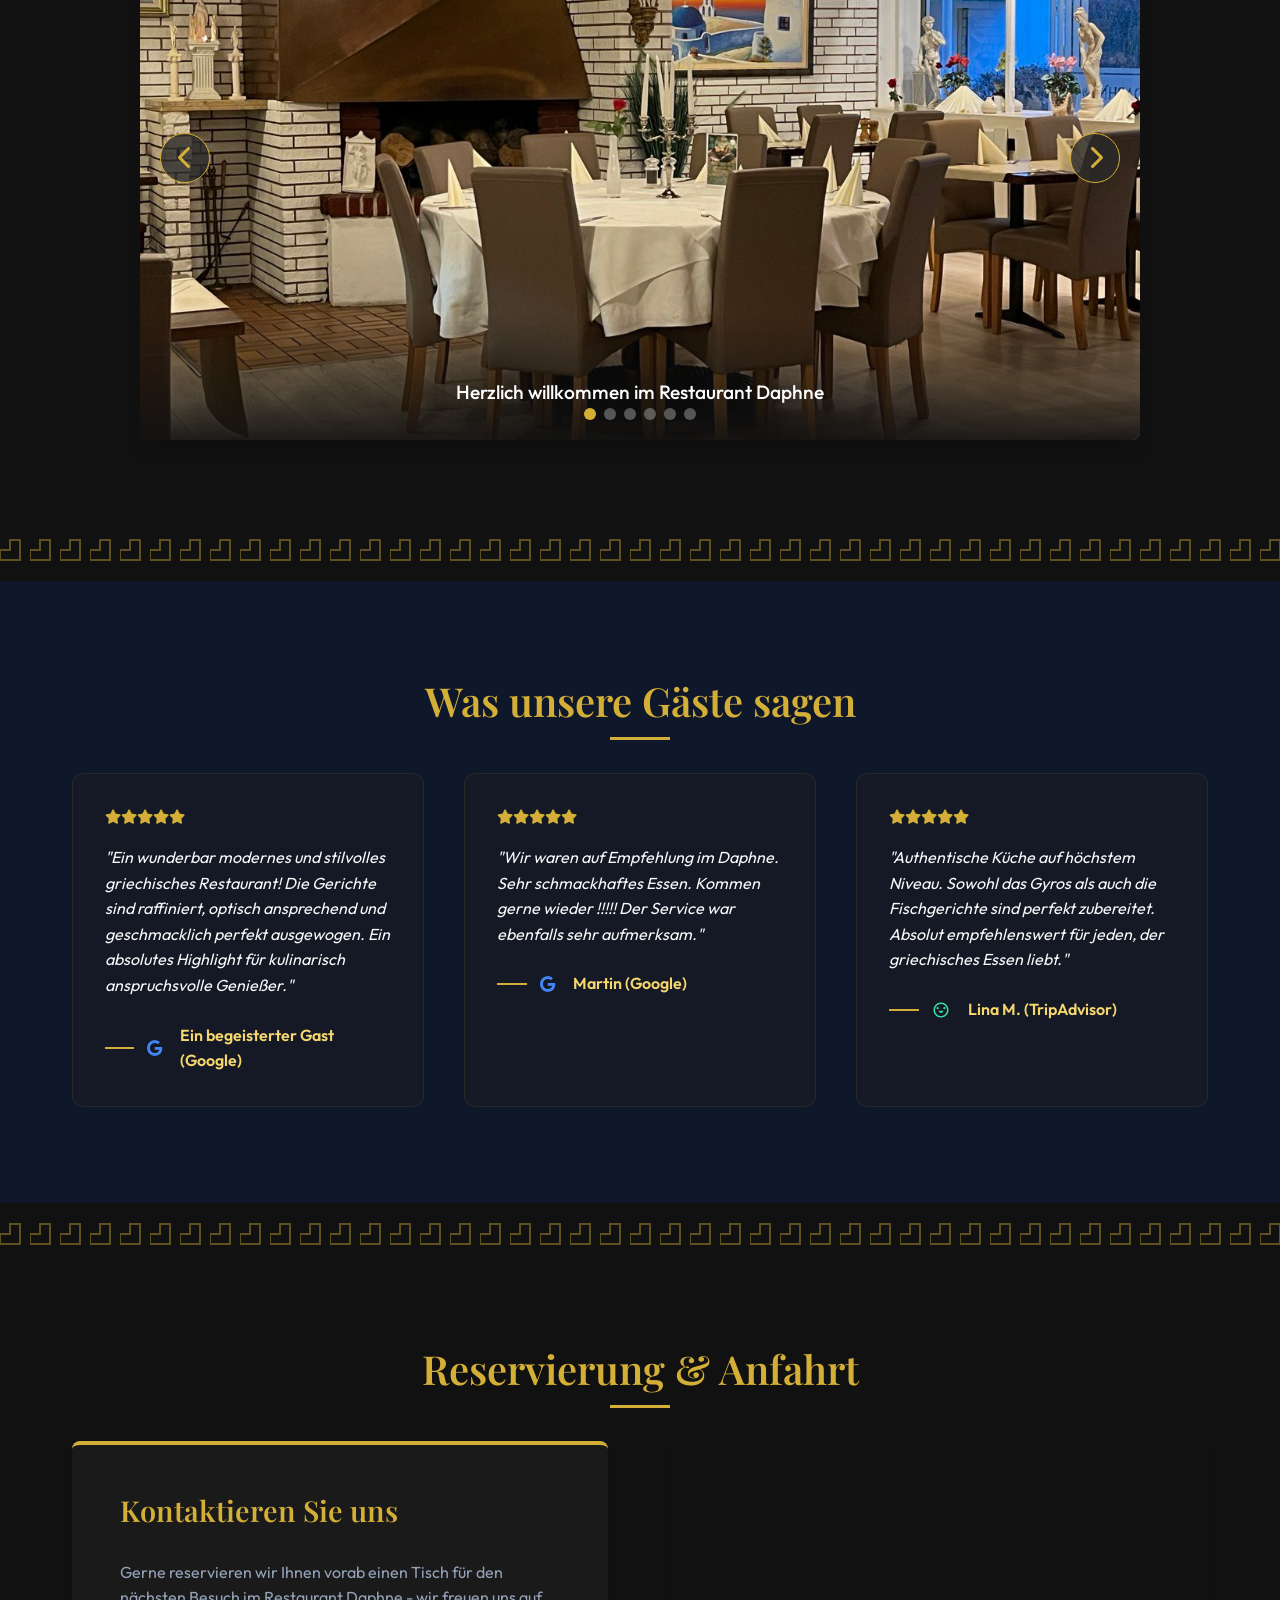
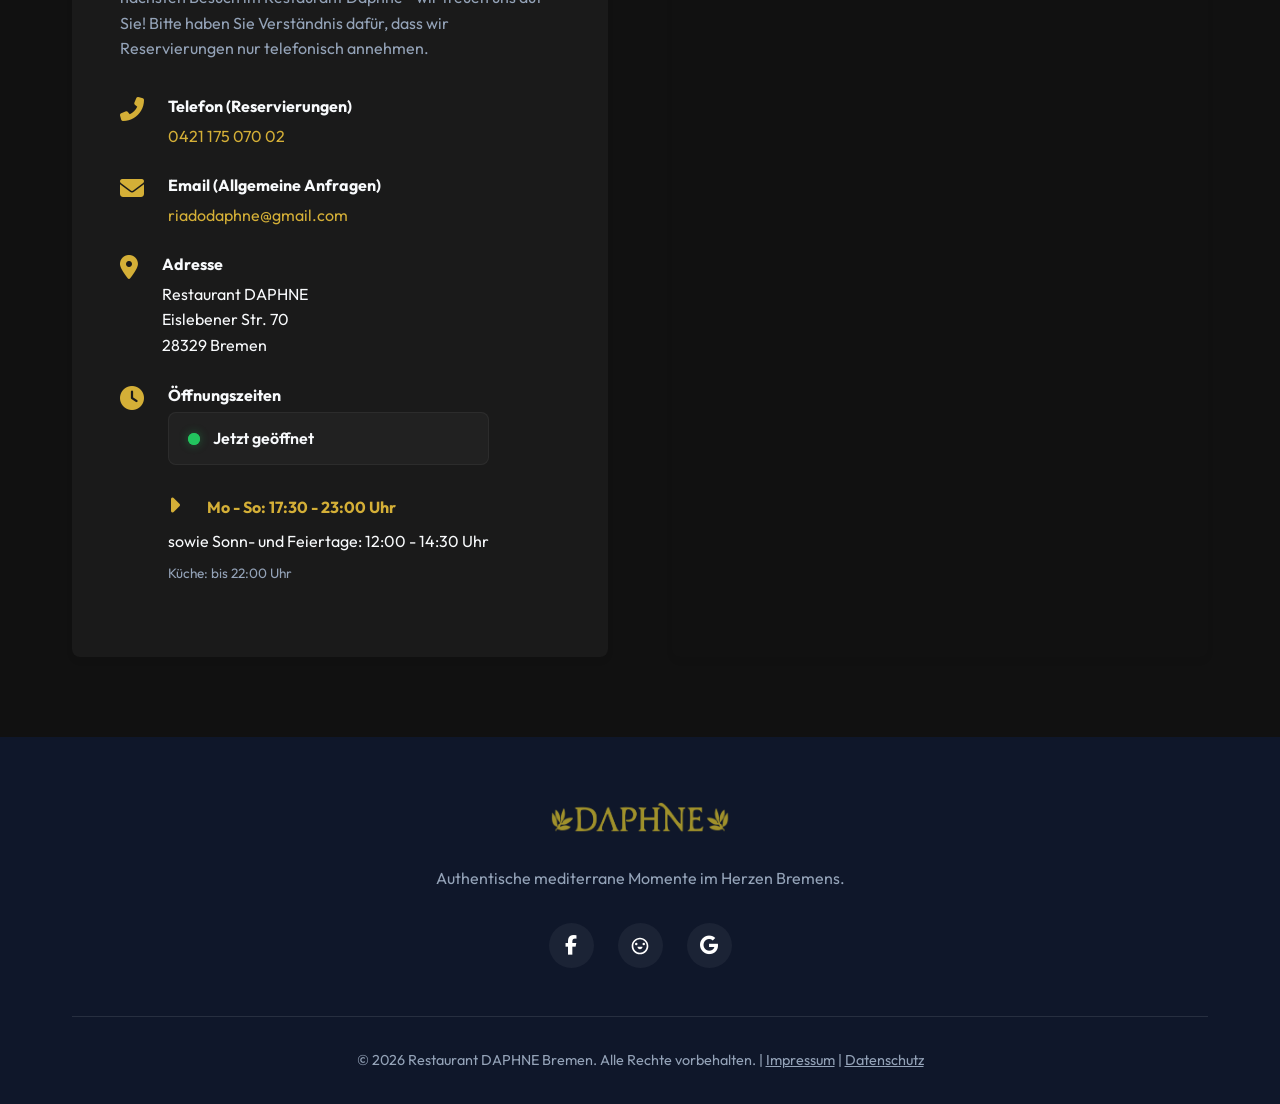
==== commit 740004bf: "fix: reorder sections to match navbar highlighting sequence Swap menu and gallery sections so navbar" ====
--- a/index.html
+++ b/index.html
@@ -108,6 +108,75 @@
 
         <div class="greek-divider"></div>
 
+        <!-- Menu Section -->
+        <section id="menu" class="menu-section bg-light">
+            <div class="container fade-in-section">
+                <h2>Unsere Speisekarte</h2>
+
+                <div class="menu-cards-grid">
+                    <!-- Card 1: Vorspeisen Kalt -->
+                    <div class="menu-cat-card" role="button" tabindex="0" data-category="vorspeisen-kalt">
+                        <i class="fas fa-snowflake cat-icon"></i>
+                        <h3>Kalte Vorspeisen</h3>
+                        <p>Zaziki, Bruschetta und feine Oktopus-Salate.</p>
+                    </div>
+                    <!-- Card 2: Vorspeisen Warm -->
+                    <div class="menu-cat-card" role="button" tabindex="0" data-category="vorspeisen-warm">
+                        <i class="fas fa-hot-tub cat-icon"></i>
+                        <h3>Warme Vorspeisen</h3>
+                        <p>Dicke Bohnen, überbackener Feta und Antipasti.</p>
+                    </div>
+                    <!-- Card 3: Salate -->
+                    <div class="menu-cat-card" role="button" tabindex="0" data-category="salate">
+                        <i class="fas fa-seedling cat-icon"></i>
+                        <h3>Salate</h3>
+                        <p>Knackige griechische Salate und Oktopus-Spezialitäten.</p>
+                    </div>
+                    <!-- Card 4: Ofengerichte -->
+                    <div class="menu-cat-card" role="button" tabindex="0" data-category="ofengerichte">
+                        <i class="fas fa-mitten cat-icon"></i>
+                        <h3>Ofengerichte</h3>
+                        <p>Traditionelles Lamm und Gyros in Metaxasauce.</p>
+                    </div>
+                    <!-- Card 5: Grill -->
+                    <div class="menu-cat-card" role="button" tabindex="0" data-category="grill">
+                        <i class="fas fa-fire-alt cat-icon"></i>
+                        <h3>Vom Grill</h3>
+                        <p>Bestes vom Fleisch: Gyros, Souvlaki und Platten.</p>
+                    </div>
+                    <!-- Card 6: Fisch -->
+                    <div class="menu-cat-card" role="button" tabindex="0" data-category="fisch">
+                        <i class="fas fa-fish cat-icon"></i>
+                        <h3>Fischgerichte</h3>
+                        <p>Lachs, Scampi und frische Calamari-Tuben.</p>
+                    </div>
+                    <!-- Card 7: Pizza -->
+                    <div class="menu-cat-card" role="button" tabindex="0" data-category="pizza">
+                        <i class="fas fa-pizza-slice cat-icon"></i>
+                        <h3>Pizza</h3>
+                        <p>Hausgemachte Pizza mit frischen Belägen.</p>
+                    </div>
+                    <!-- Card 8: Drinks & Desserts -->
+                    <div class="menu-cat-card" role="button" tabindex="0" data-category="getraenke">
+                        <i class="fas fa-wine-glass-alt cat-icon"></i>
+                        <h3>Getränke & Dessert</h3>
+                        <p>Griechische Weine, Biere und süße Baklava.</p>
+                    </div>
+                </div>
+
+                <div
+                    style="text-align: center; margin-top: 3rem; display: flex; flex-wrap: wrap; justify-content: center; gap: 1rem;">
+                    <a href="#contact" class="btn btn-primary"><i class="fas fa-calendar-check"></i> Tisch
+                        reservieren</a>
+                    <a href="assets/menu.pdf" download="Speisekarte_Daphne.pdf" class="btn btn-secondary btn-outline-gold">
+                        <i class="fas fa-file-pdf" aria-hidden="true"></i> Speisekarte herunterladen
+                    </a>
+                </div>
+            </div>
+        </section>
+
+        <div class="greek-divider"></div>
+
         <!-- Gallery Section -->
         <section id="gallery" class="gallery-section">
             <div class="container fade-in-section">
@@ -156,75 +225,6 @@
                         <button class="dot" data-index="4" role="tab" aria-selected="false" aria-label="Bild 5 von 6"></button>
                         <button class="dot" data-index="5" role="tab" aria-selected="false" aria-label="Bild 6 von 6"></button>
                     </div>
-                </div>
-            </div>
-        </section>
-
-        <div class="greek-divider"></div>
-
-        <!-- Menu Section -->
-        <section id="menu" class="menu-section bg-light">
-            <div class="container fade-in-section">
-                <h2>Unsere Speisekarte</h2>
-
-                <div class="menu-cards-grid">
-                    <!-- Card 1: Vorspeisen Kalt -->
-                    <div class="menu-cat-card" role="button" tabindex="0" data-category="vorspeisen-kalt">
-                        <i class="fas fa-snowflake cat-icon"></i>
-                        <h3>Kalte Vorspeisen</h3>
-                        <p>Zaziki, Bruschetta und feine Oktopus-Salate.</p>
-                    </div>
-                    <!-- Card 2: Vorspeisen Warm -->
-                    <div class="menu-cat-card" role="button" tabindex="0" data-category="vorspeisen-warm">
-                        <i class="fas fa-hot-tub cat-icon"></i>
-                        <h3>Warme Vorspeisen</h3>
-                        <p>Dicke Bohnen, überbackener Feta und Antipasti.</p>
-                    </div>
-                    <!-- Card 3: Salate -->
-                    <div class="menu-cat-card" role="button" tabindex="0" data-category="salate">
-                        <i class="fas fa-seedling cat-icon"></i>
-                        <h3>Salate</h3>
-                        <p>Knackige griechische Salate und Oktopus-Spezialitäten.</p>
-                    </div>
-                    <!-- Card 4: Ofengerichte -->
-                    <div class="menu-cat-card" role="button" tabindex="0" data-category="ofengerichte">
-                        <i class="fas fa-mitten cat-icon"></i>
-                        <h3>Ofengerichte</h3>
-                        <p>Traditionelles Lamm und Gyros in Metaxasauce.</p>
-                    </div>
-                    <!-- Card 5: Grill -->
-                    <div class="menu-cat-card" role="button" tabindex="0" data-category="grill">
-                        <i class="fas fa-fire-alt cat-icon"></i>
-                        <h3>Vom Grill</h3>
-                        <p>Bestes vom Fleisch: Gyros, Souvlaki und Platten.</p>
-                    </div>
-                    <!-- Card 6: Fisch -->
-                    <div class="menu-cat-card" role="button" tabindex="0" data-category="fisch">
-                        <i class="fas fa-fish cat-icon"></i>
-                        <h3>Fischgerichte</h3>
-                        <p>Lachs, Scampi und frische Calamari-Tuben.</p>
-                    </div>
-                    <!-- Card 7: Pizza -->
-                    <div class="menu-cat-card" role="button" tabindex="0" data-category="pizza">
-                        <i class="fas fa-pizza-slice cat-icon"></i>
-                        <h3>Pizza</h3>
-                        <p>Hausgemachte Pizza mit frischen Belägen.</p>
-                    </div>
-                    <!-- Card 8: Drinks & Desserts -->
-                    <div class="menu-cat-card" role="button" tabindex="0" data-category="getraenke">
-                        <i class="fas fa-wine-glass-alt cat-icon"></i>
-                        <h3>Getränke & Dessert</h3>
-                        <p>Griechische Weine, Biere und süße Baklava.</p>
-                    </div>
-                </div>
-
-                <div
-                    style="text-align: center; margin-top: 3rem; display: flex; flex-wrap: wrap; justify-content: center; gap: 1rem;">
-                    <a href="#contact" class="btn btn-primary"><i class="fas fa-calendar-check"></i> Tisch
-                        reservieren</a>
-                    <a href="assets/menu.pdf" download="Speisekarte_Daphne.pdf" class="btn btn-secondary btn-outline-gold">
-                        <i class="fas fa-file-pdf" aria-hidden="true"></i> Speisekarte herunterladen
-                    </a>
                 </div>
             </div>
         </section>
--- a/css/style.css
+++ b/css/style.css
@@ -316,7 +316,7 @@
 
 .hero-content {
     position: relative;
-    z-index: 2;
+    z-index: 4;
     color: var(--clr-white);
     max-width: 800px;
     padding: 0 2rem;
@@ -1099,7 +1099,101 @@
     }
 }
 
-/* Print Styles */
+/* ━━━━━━━━━━━━━━━━━━━━━━━━━━━━━━━━━━
+   LEGAL PAGES
+   Shared styles for datenschutz.html and impressum.html
+━━━━━━━━━━━━━━━━━━━━━━━━━━━━━━━━━━ */
+.legal-content {
+    padding: 120px 0 60px;
+    min-height: 70vh;
+}
+
+.legal-content h1 {
+    color: var(--clr-gold);
+    margin-bottom: 2rem;
+    font-size: 3rem;
+    text-align: center;
+    overflow-wrap: break-word;
+    hyphens: auto;
+    line-height: 1.2;
+}
+
+.legal-content h1::after {
+    display: none; /* Override section h2::after for legal page h1 */
+}
+
+.legal-box {
+    background: rgba(30, 30, 30, 0.6);
+    border: 1px solid rgba(212, 175, 55, 0.15);
+    border-radius: 16px;
+    padding: 3rem;
+    backdrop-filter: blur(5px);
+    max-width: 800px;
+    margin: 0 auto;
+}
+
+.legal-box h2 {
+    text-align: left;
+    margin-top: 2rem;
+    margin-bottom: 1rem;
+    font-size: 1.8rem;
+    color: var(--clr-gold-light);
+}
+
+.legal-box h2::after {
+    display: none; /* Override section h2 underline for legal boxes */
+}
+
+.legal-box p,
+.legal-box ul,
+.legal-box li {
+    margin-bottom: 1rem;
+    color: var(--clr-text-light);
+}
+
+.legal-box ul {
+    padding-left: 1.5rem;
+    list-style-type: disc;
+}
+
+.legal-box strong {
+    color: var(--clr-text-main);
+}
+
+.legal-box a {
+    color: var(--clr-gold);
+}
+
+.legal-box a:hover {
+    color: var(--clr-gold-light);
+}
+
+.back-link {
+    display: inline-block;
+    margin-top: 2rem;
+    color: var(--clr-gold);
+    text-decoration: underline;
+}
+
+.back-link:hover {
+    color: var(--clr-gold-light);
+}
+
+/* Footer logo filter (replaces inline style on img) */
+.footer-logo-img {
+    height: 60px;
+    width: auto;
+    filter: brightness(0) saturate(100%) invert(74%) sepia(58%) saturate(543%) hue-rotate(6deg) brightness(101%);
+}
+
+/* Footer legal page links */
+.footer-legal-link {
+    text-decoration: underline;
+}
+
+/* ━━━━━━━━━━━━━━━━━━━━━━━━━━━━━━━━━━
+   PRINT STYLES
+━━━━━━━━━━━━━━━━━━━━━━━━━━━━━━━━━━ */
 @media print {
 
     .navbar,
@@ -1153,7 +1247,7 @@
 
     /* ── Body padding: top for navbar, bottom for tab bar ── */
     body {
-        padding-bottom: 68px;
+        padding-bottom: calc(68px + env(safe-area-inset-bottom));
     }
 
     /* ── Hero ── */
@@ -1197,6 +1291,11 @@
     section h2 {
         font-size: 1.9rem;
         margin-bottom: 2rem;
+    }
+
+    /* ── Legal page h1 on mobile ── */
+    .legal-content h1 {
+        font-size: 2rem;
     }
 
     /* ── About / Contact stacked ── */
@@ -1350,6 +1449,11 @@
         color: var(--clr-gold-light);
         background-color: rgba(212, 175, 55, 0.06);
     }
+
+    /* Footer bottom padding to account for fixed mobile bottom nav */
+    .footer {
+        padding-bottom: calc(64px + env(safe-area-inset-bottom) + 1rem);
+    }
 }
 
 /* Menu cards: single column from 480px (covers iPhone SE at 375px) */
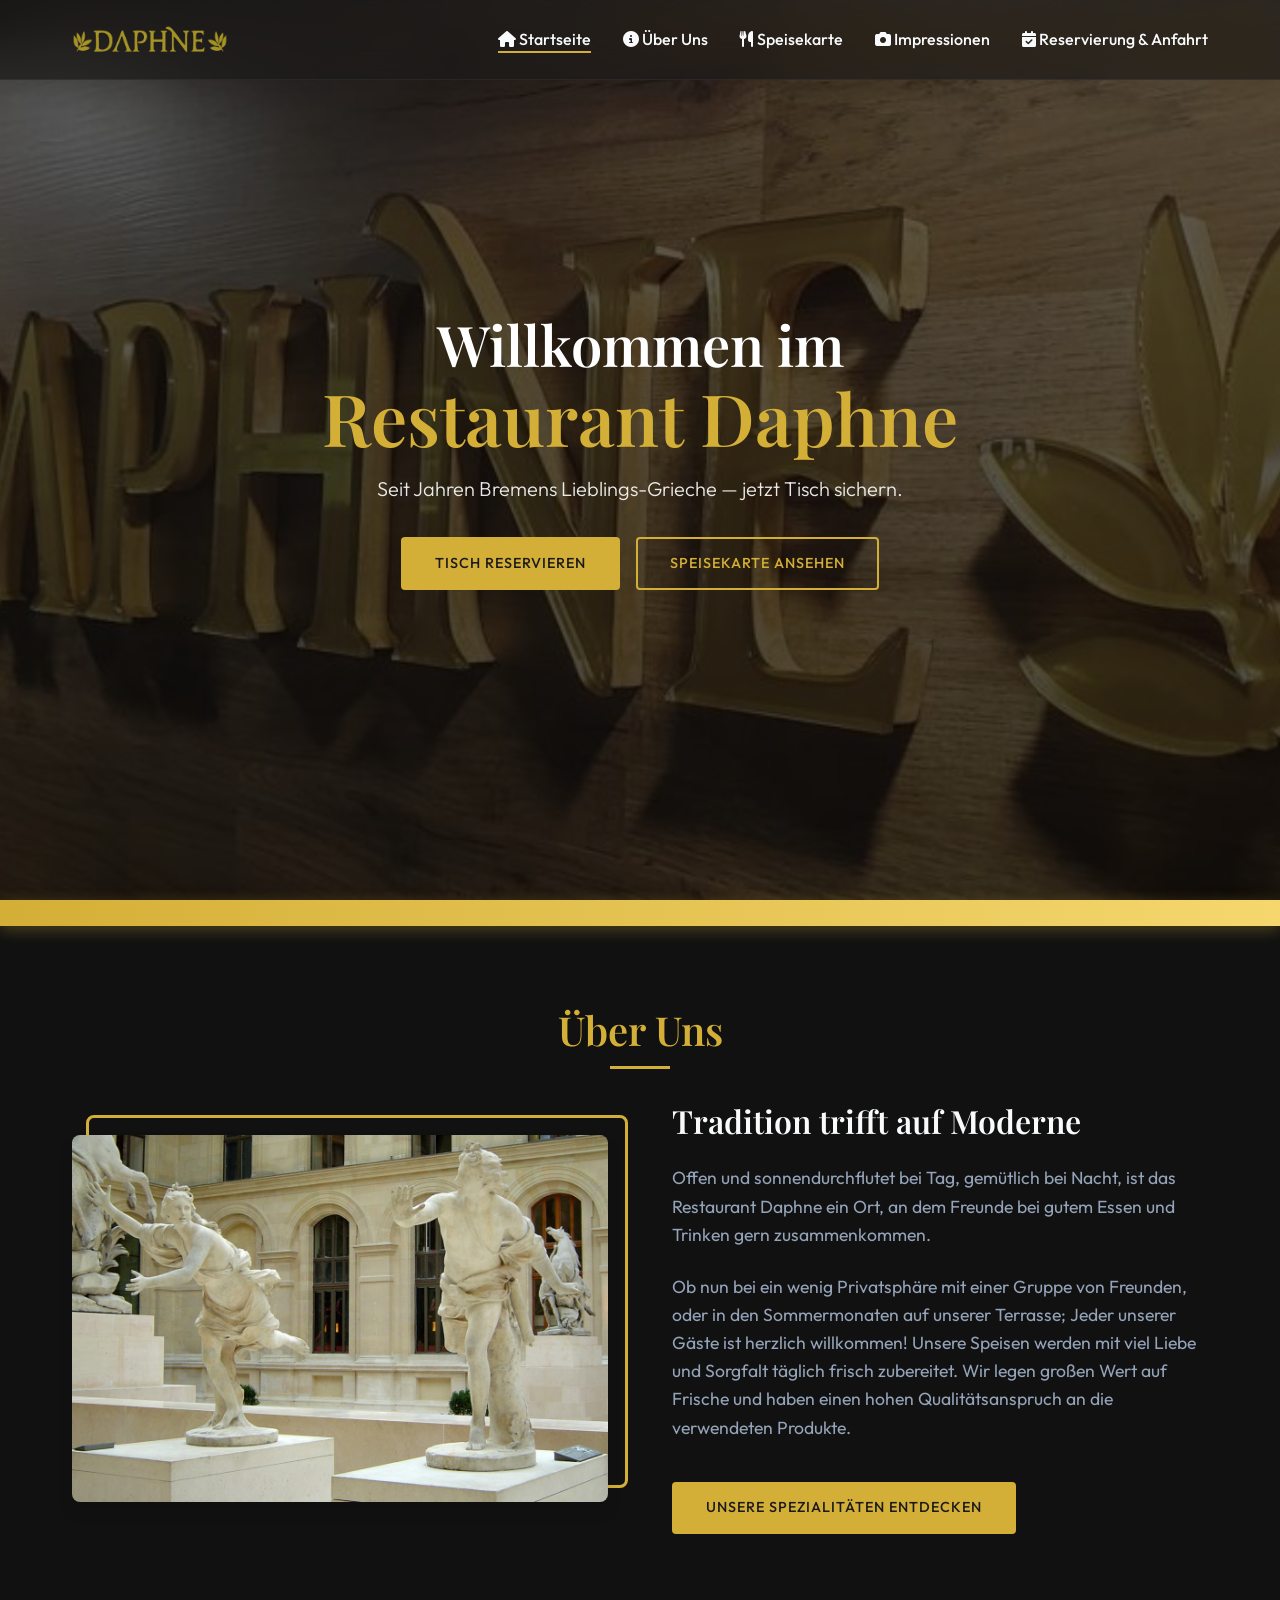
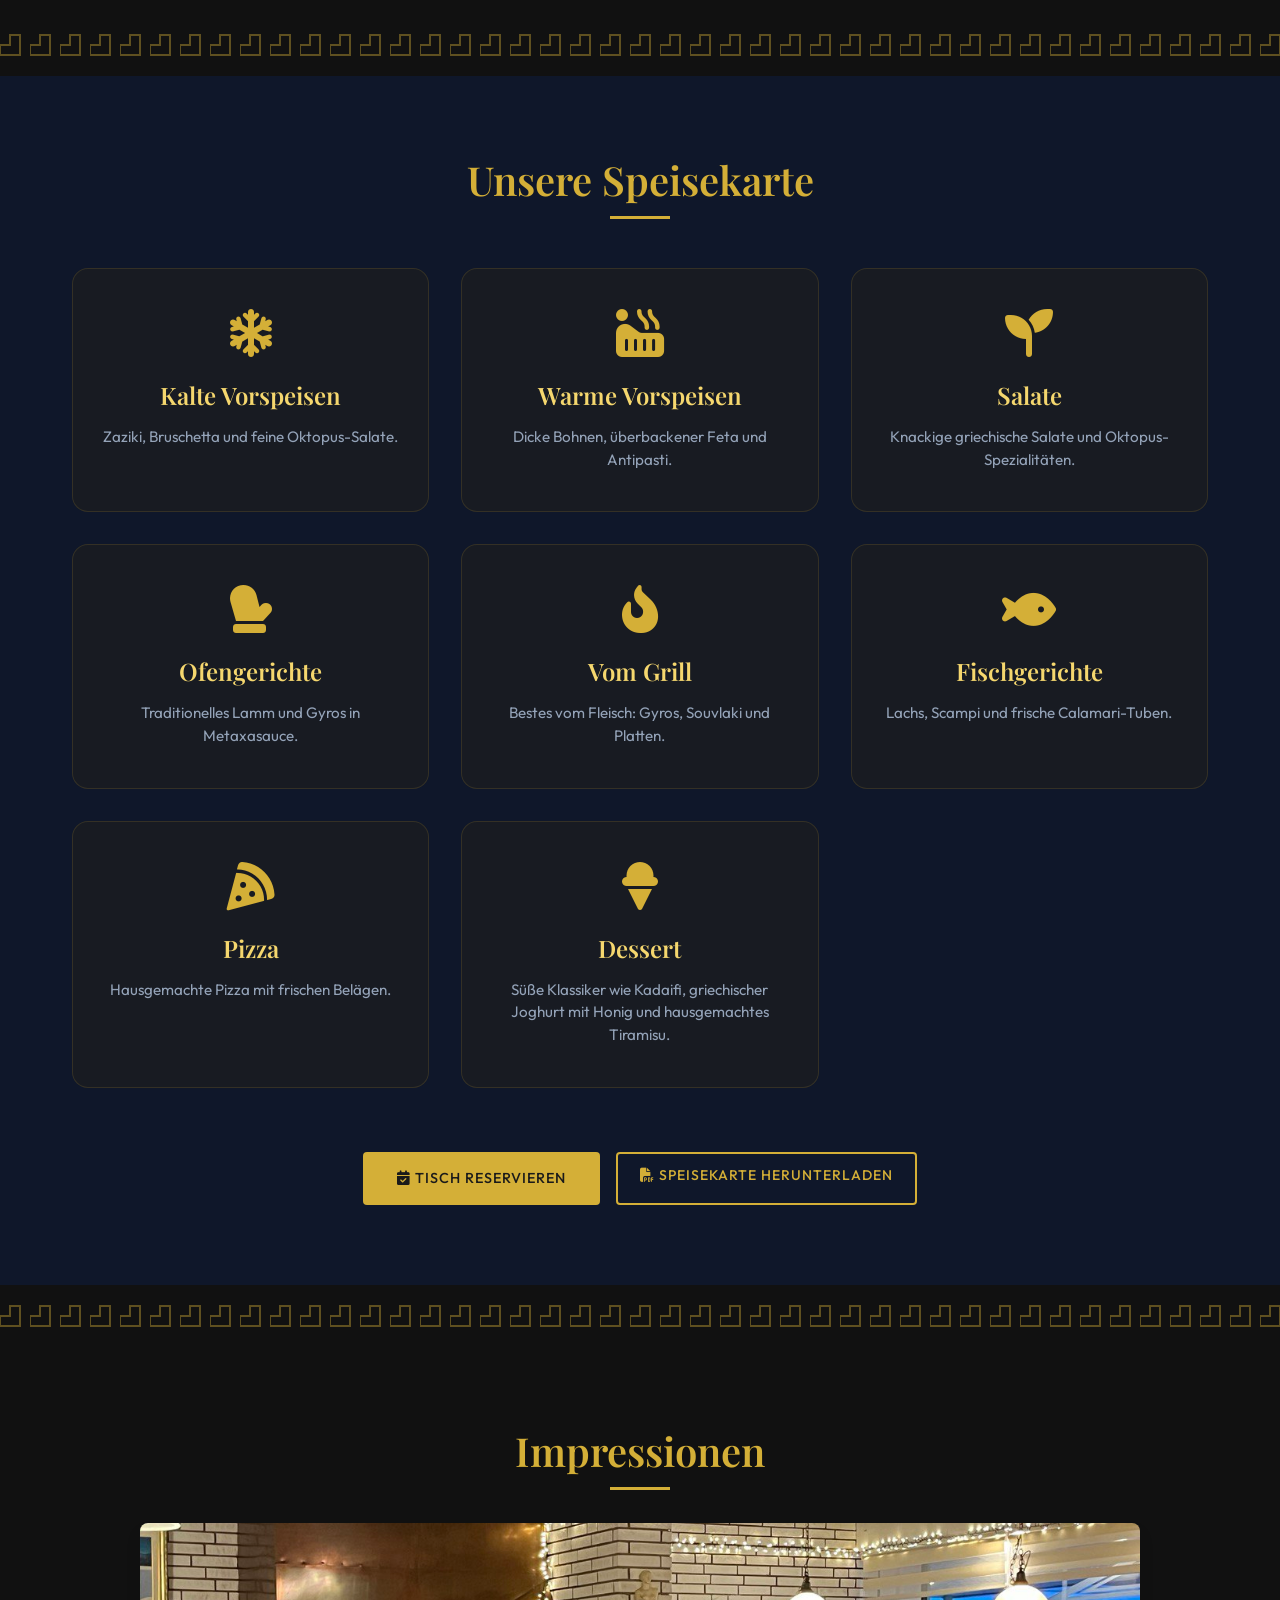
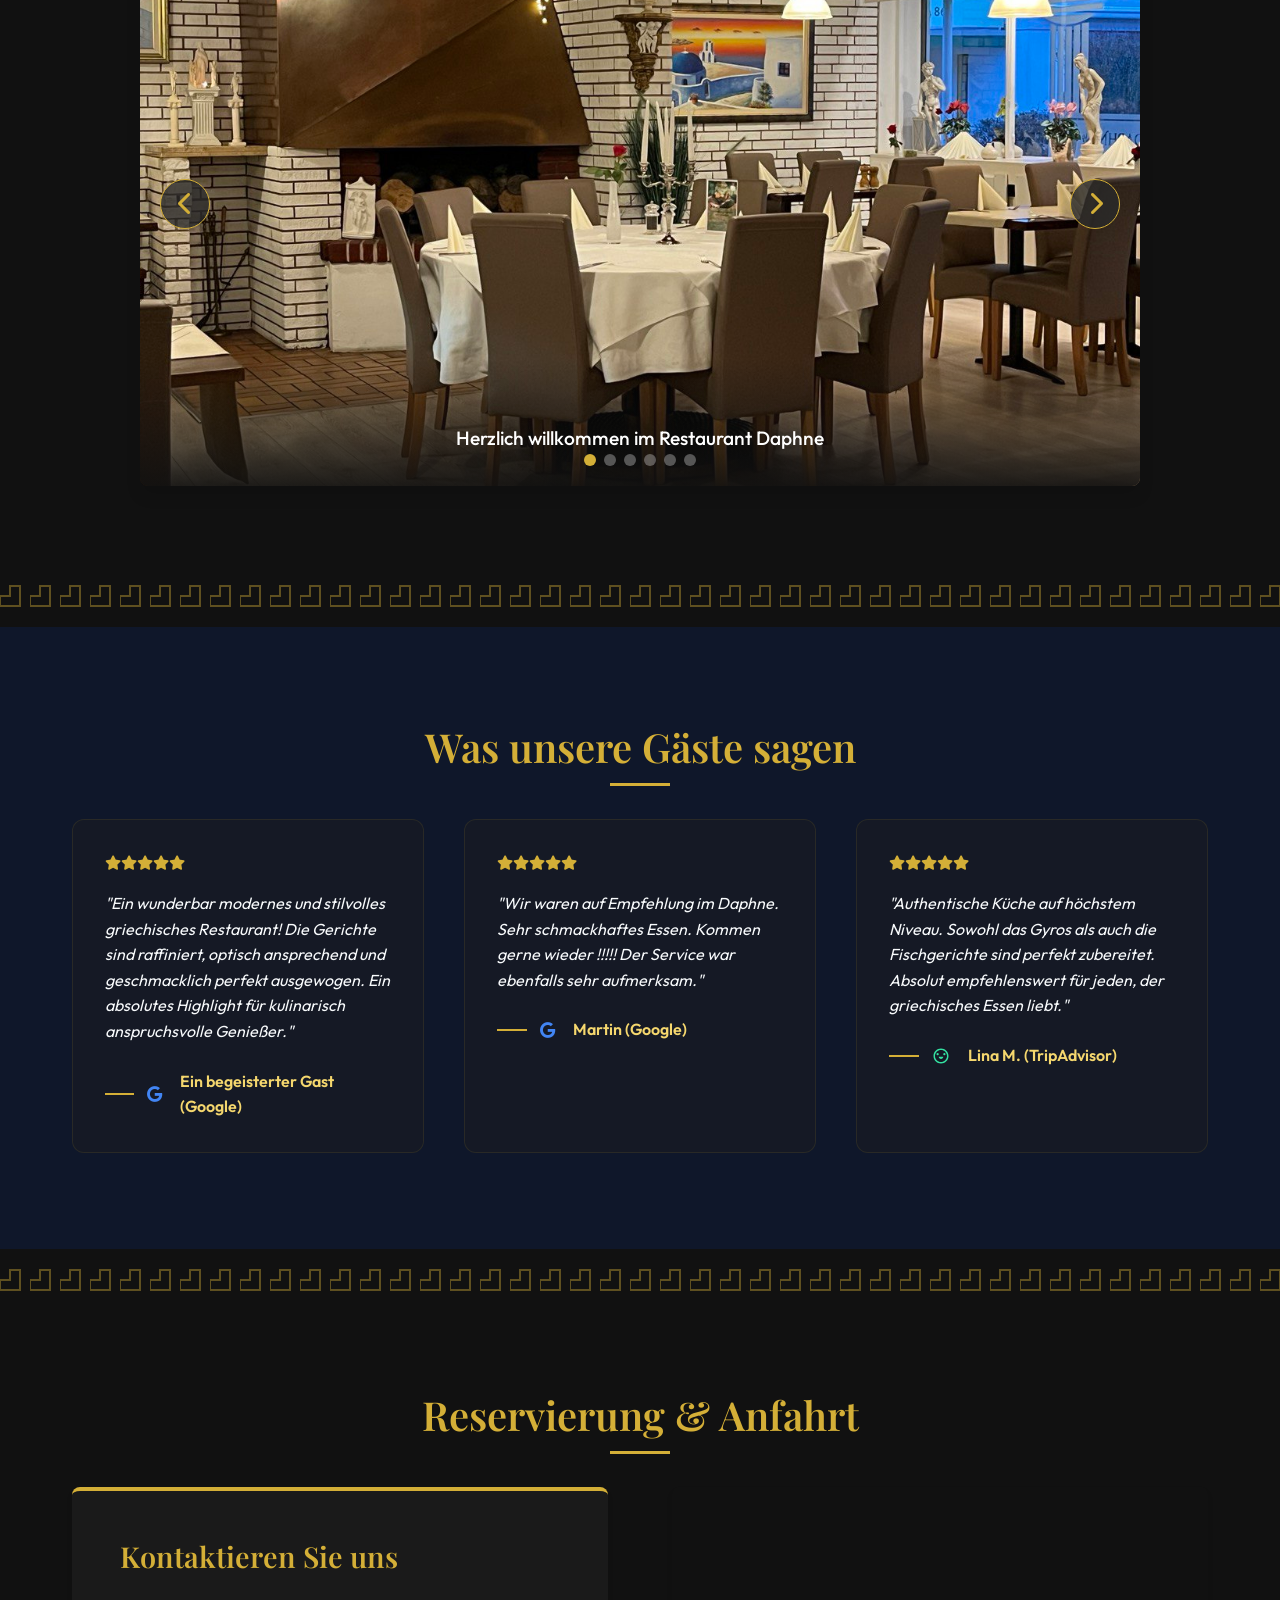
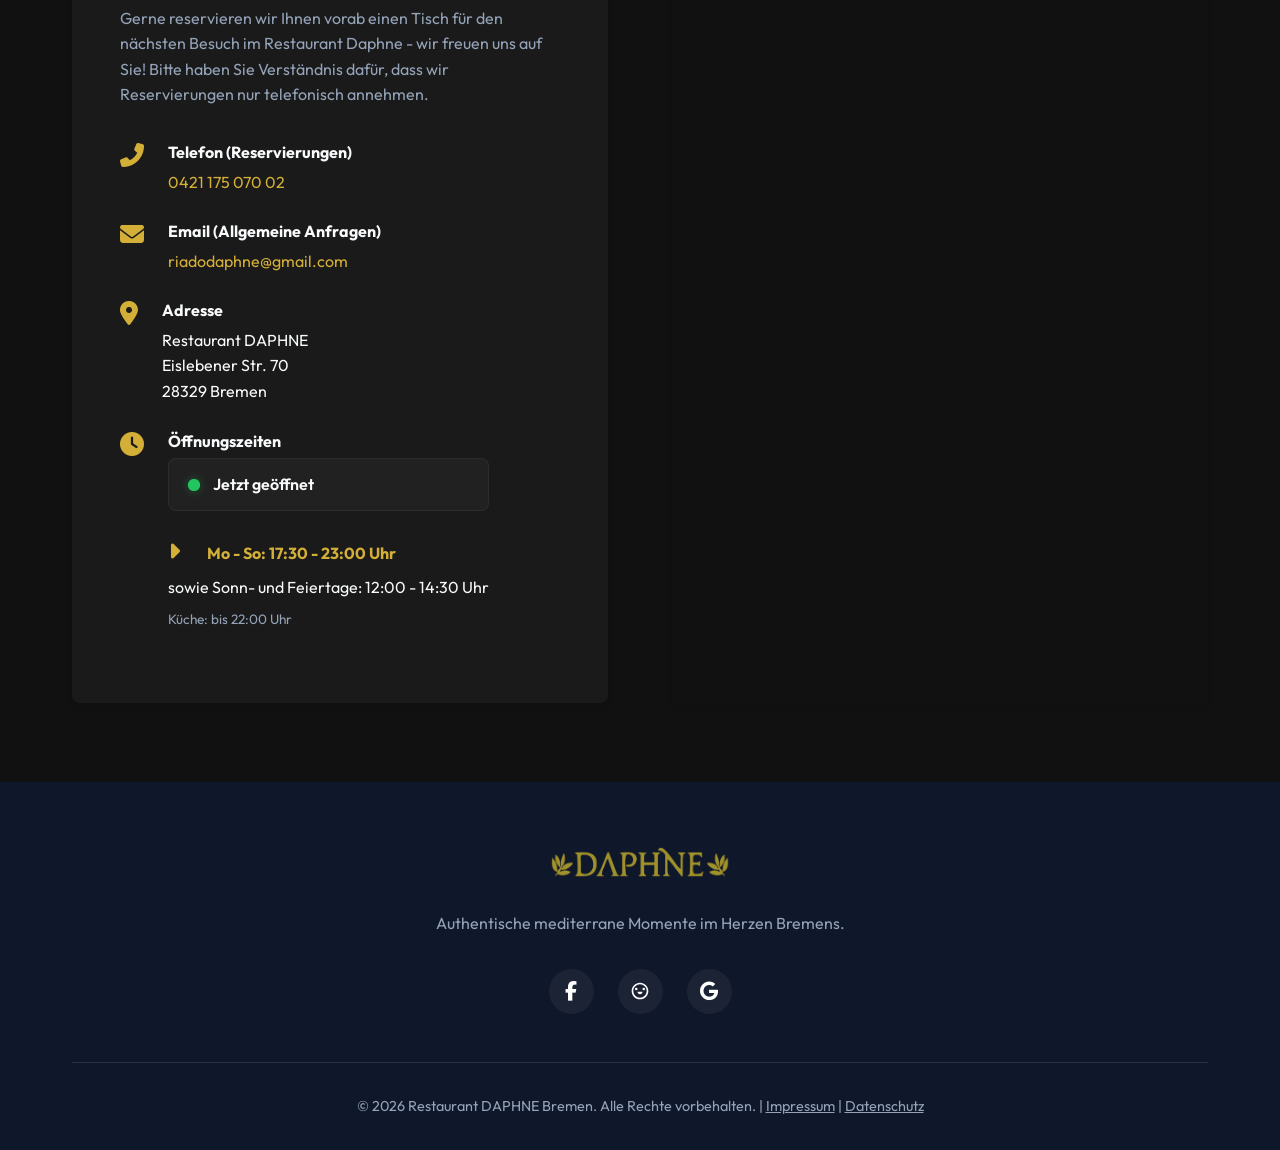
==== commit 98d5dd97: "feat: remove beverages from menu and activate dessert category - Remove all beverage items from menu" ====
--- a/index.html
+++ b/index.html
@@ -7,7 +7,7 @@
     <meta name="description"
         content="Restaurant DAPHNE in Bremen - Offen und sonnendurchflutet bei Tag, gemütlich bei Nacht. Authentische griechische und mediterrane Küche.">
     <meta name="keywords"
-        content="Restaurant, Bremen, Griechisch, Mediterran, Daphne, Essen, Gyros, Souvlaki, Reservierung, Ouzo, Mezedes">
+        content="Restaurant, Bremen, Griechisch, Mediterran, Daphne, Essen, Gyros, Souvlaki, Reservierung, Mezedes">
     <meta name="author" content="Restaurant Daphne">
     <!-- Open Graph Metadata -->
     <meta property="og:title" content="Restaurant DAPHNE | Mediterrane & Griechische Küche">
@@ -156,11 +156,11 @@
                         <h3>Pizza</h3>
                         <p>Hausgemachte Pizza mit frischen Belägen.</p>
                     </div>
-                    <!-- Card 8: Drinks & Desserts -->
-                    <div class="menu-cat-card" role="button" tabindex="0" data-category="getraenke">
-                        <i class="fas fa-wine-glass-alt cat-icon"></i>
-                        <h3>Getränke & Dessert</h3>
-                        <p>Griechische Weine, Biere und süße Baklava.</p>
+                    <!-- Card 8: Desserts -->
+                    <div class="menu-cat-card" role="button" tabindex="0" data-category="desserts">
+                        <i class="fas fa-ice-cream cat-icon"></i>
+                        <h3>Dessert</h3>
+                        <p>Süße Klassiker wie Kadaifi, griechischer Joghurt mit Honig und hausgemachtes Tiramisu.</p>
                     </div>
                 </div>
 
@@ -333,7 +333,7 @@
                     <div class="map-container">
                         <iframe
                             title="Karte: Restaurant Daphne, Bremen"
-                            src="https://www.google.com/maps/embed?pb=!1m18!1m12!1m3!1d2398.2492193563456!2d8.895123915830206!3d53.07897007992764!2m3!1f0!2f0!3f0!3m2!1i1024!2i768!4f13.1!3m3!1m2!1s0x47b127ba4ba2d28f%3A0x64e320f666f5f9a6!2sRestaurant%20Daphne!5e0!3m2!1sde!2sde!4v1680000000000!5m2!1sde!2sde"
+                            src="https://www.openstreetmap.org/export/embed.html?bbox=8.8695,53.0760,8.8735,53.0790&layer=n&marker=53.077493,8.8715827"
                             allowfullscreen="" loading="lazy" referrerpolicy="no-referrer-when-downgrade"></iframe>
                     </div>
                 </div>
